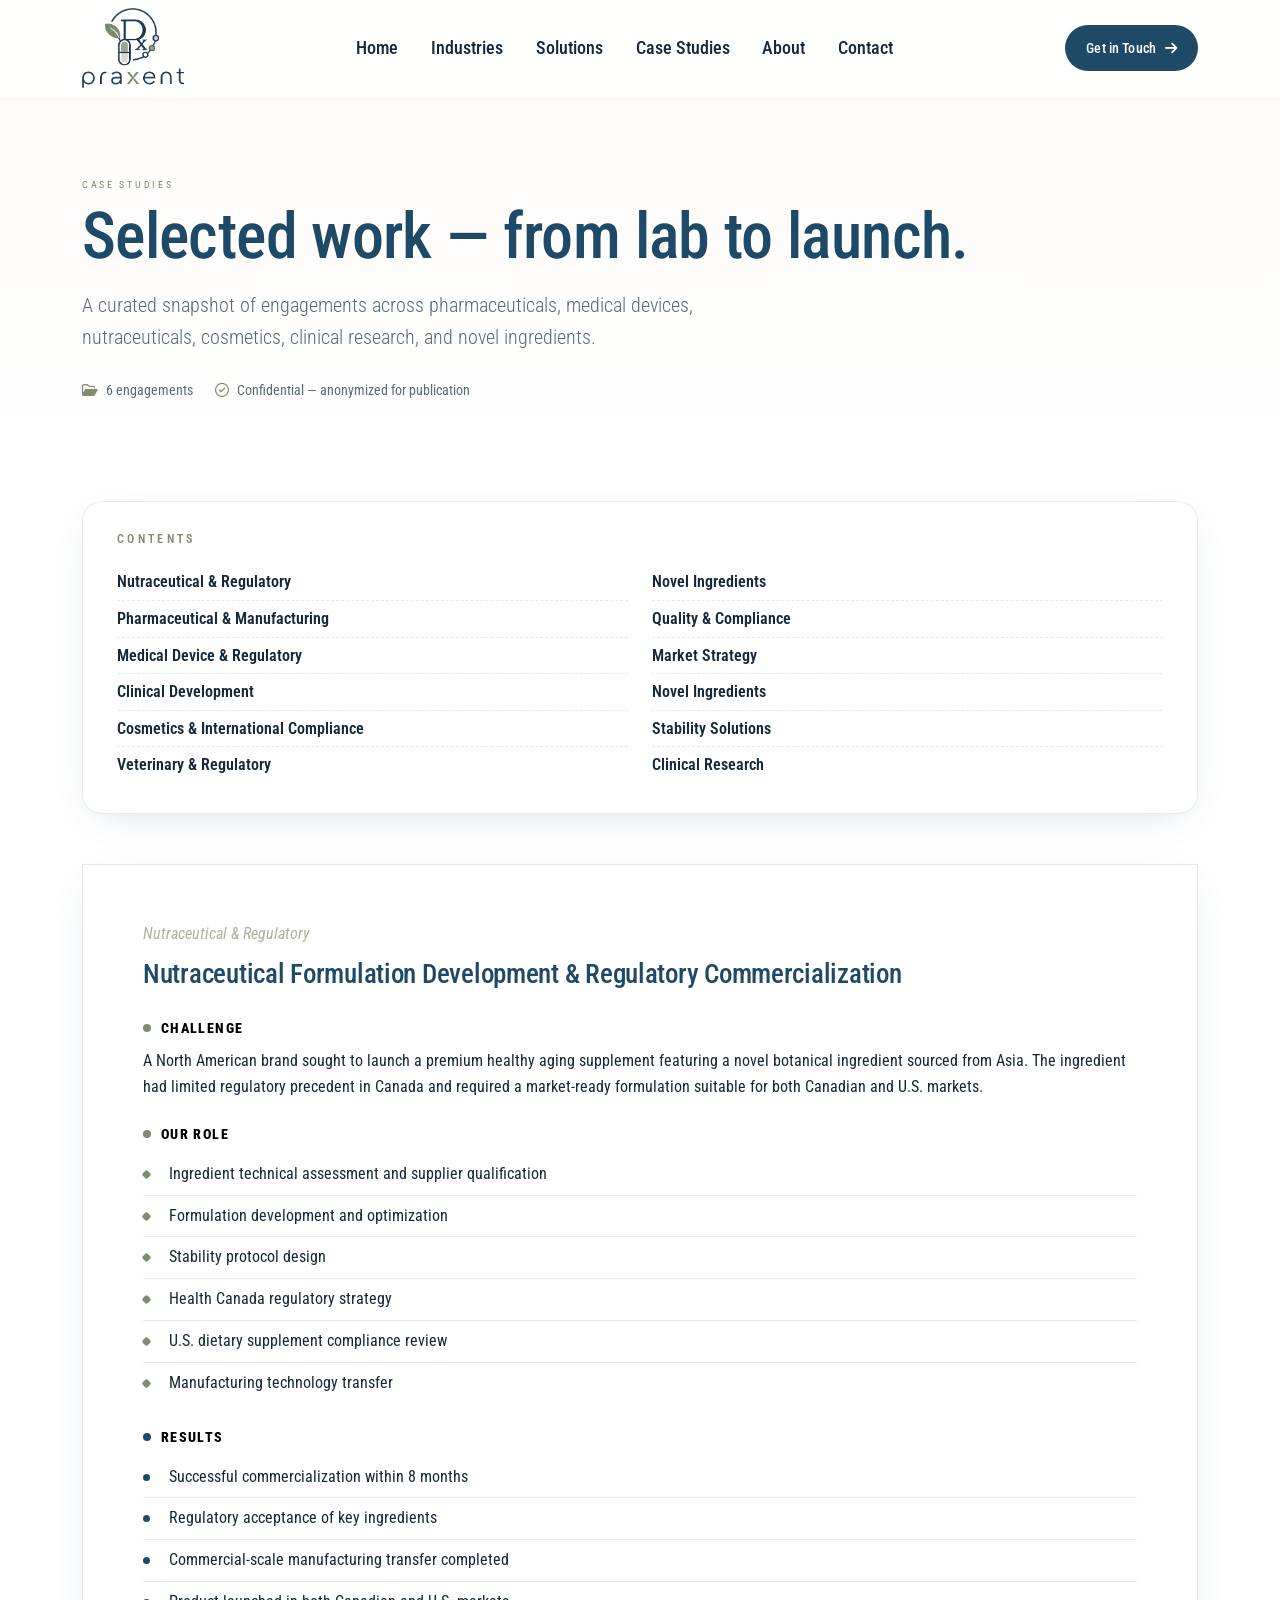
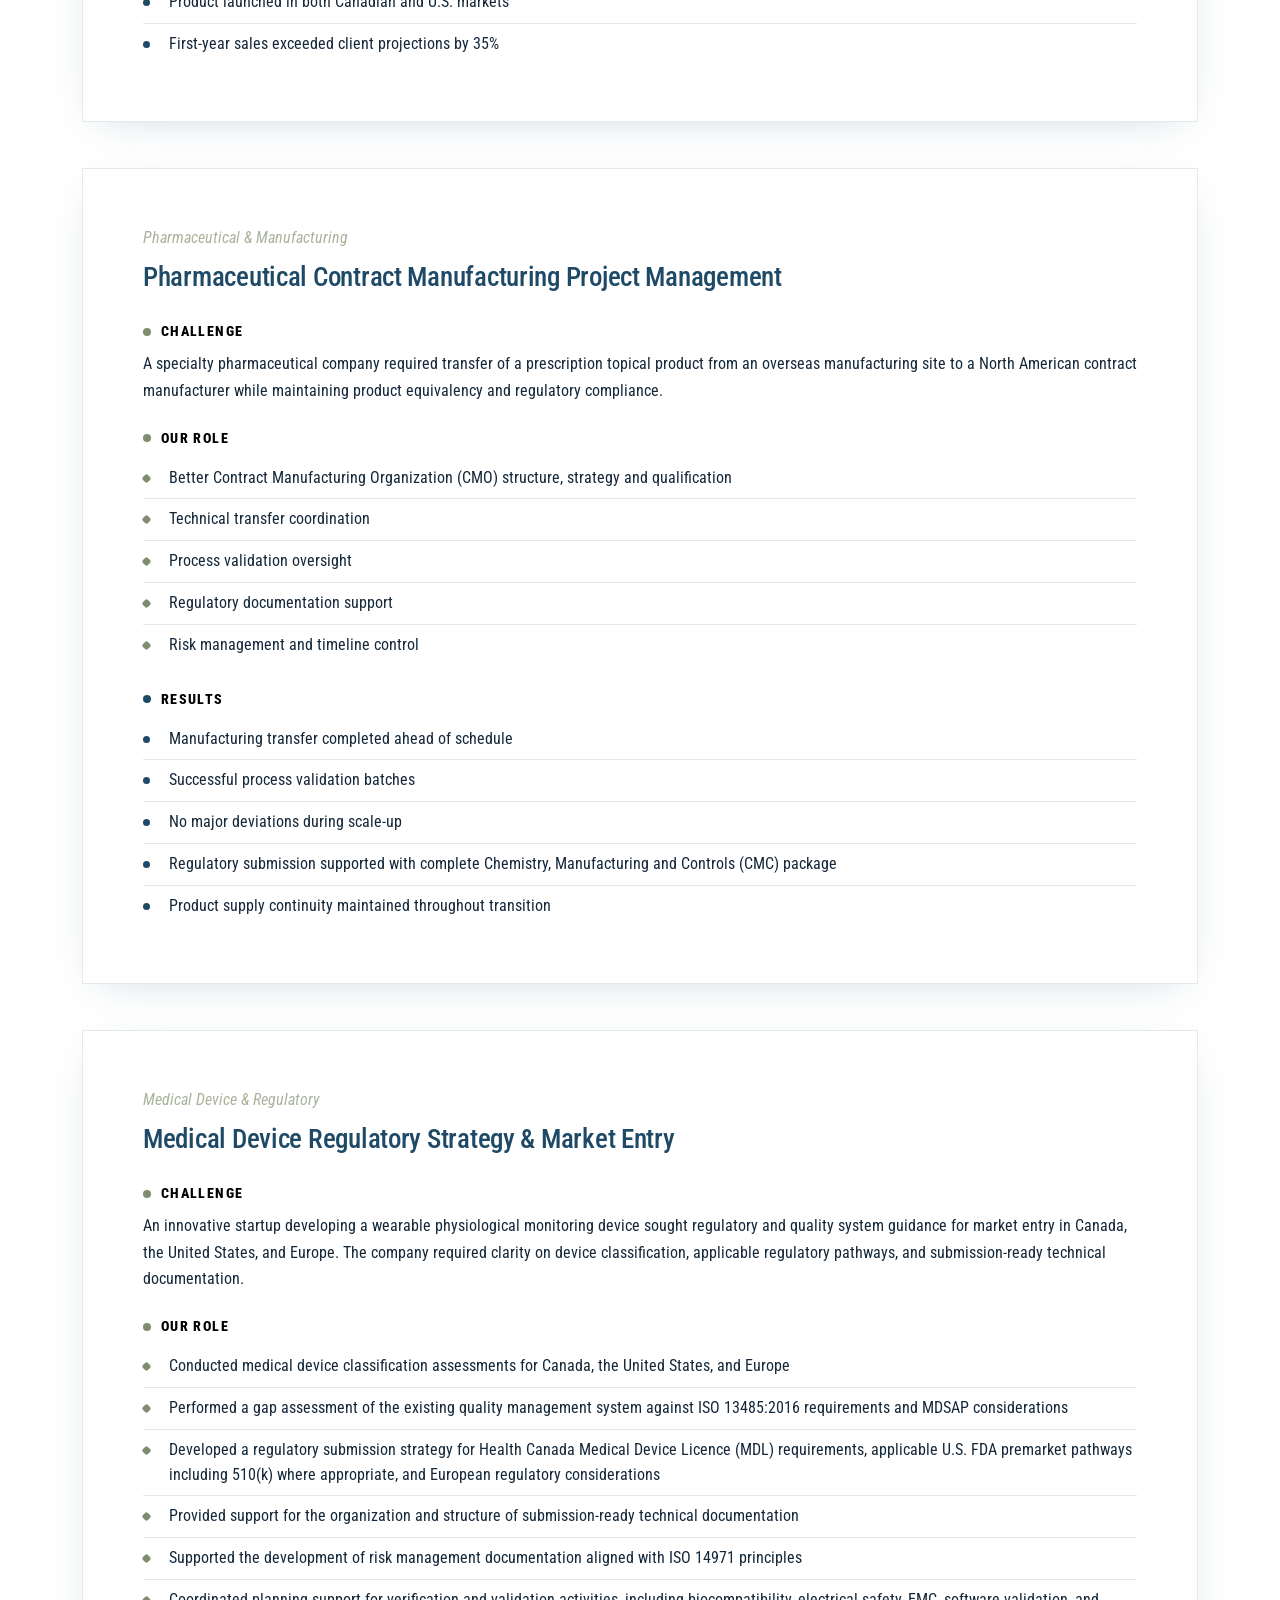
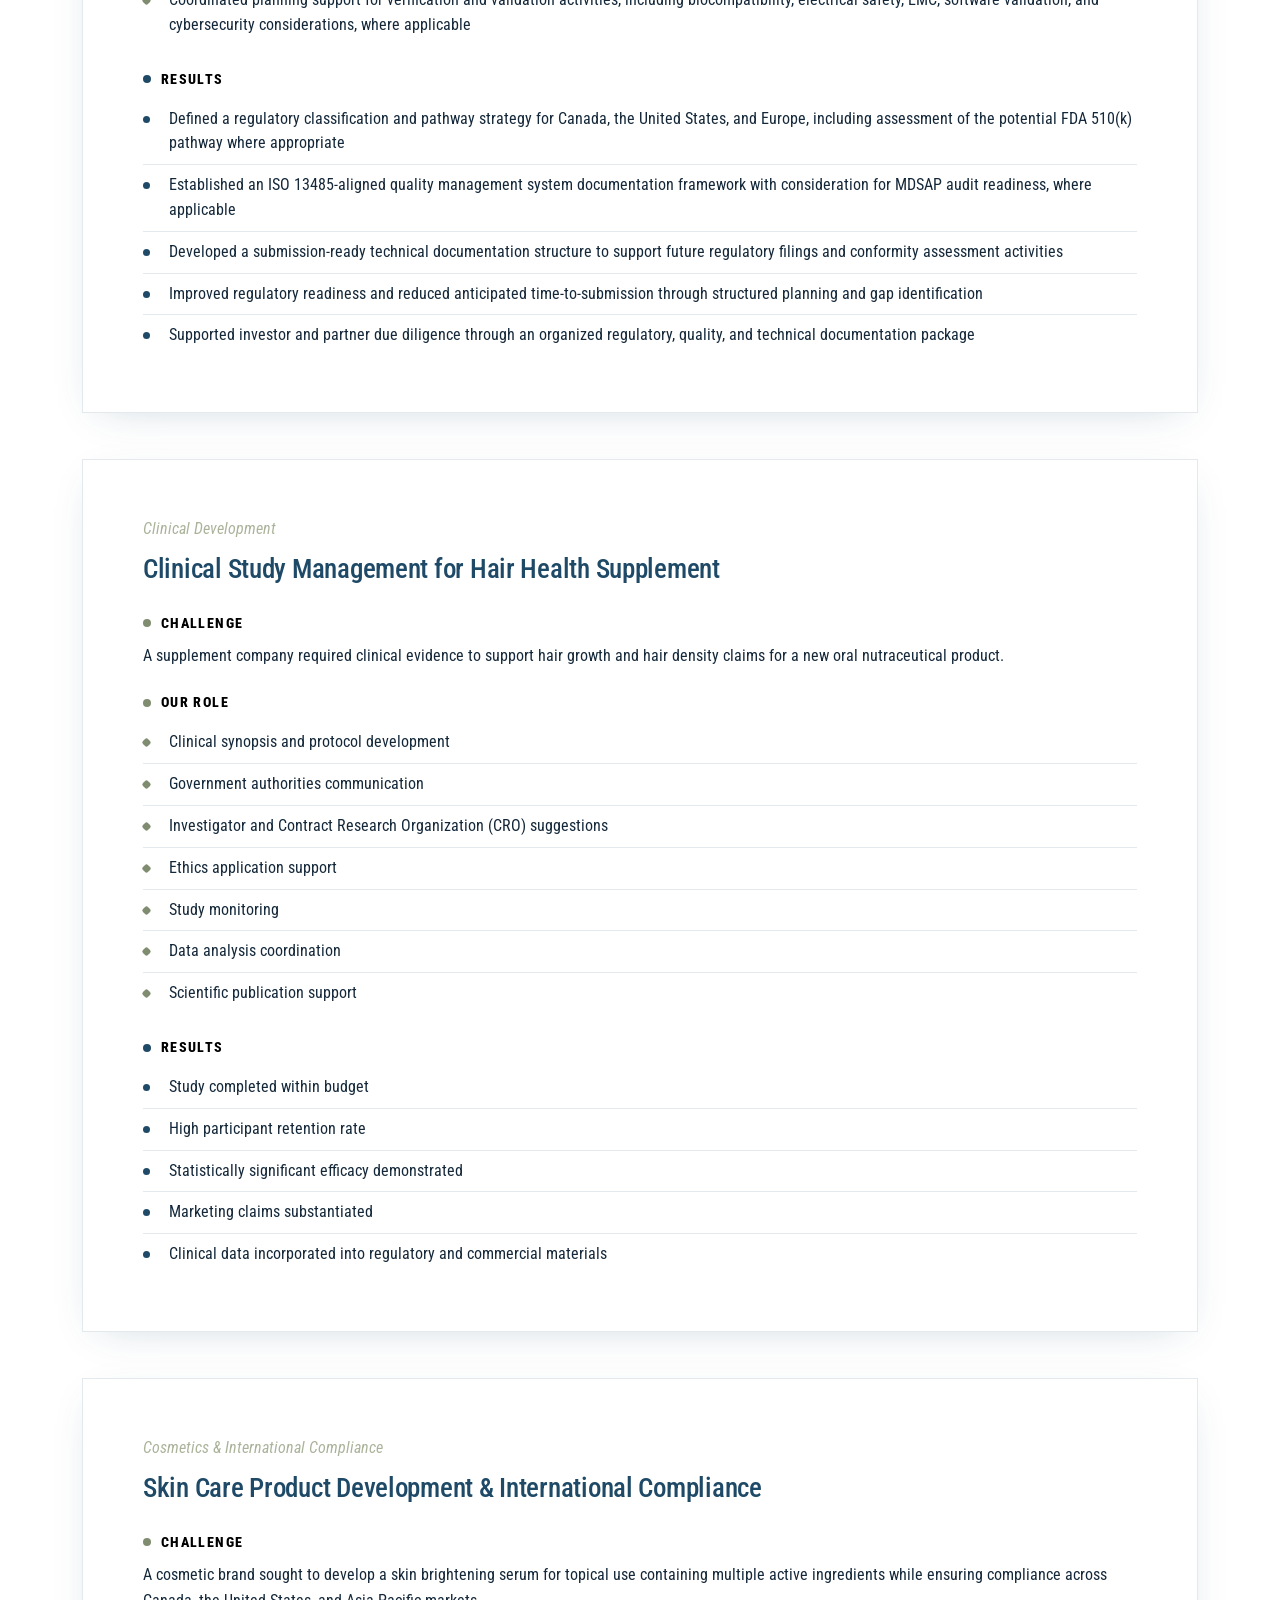
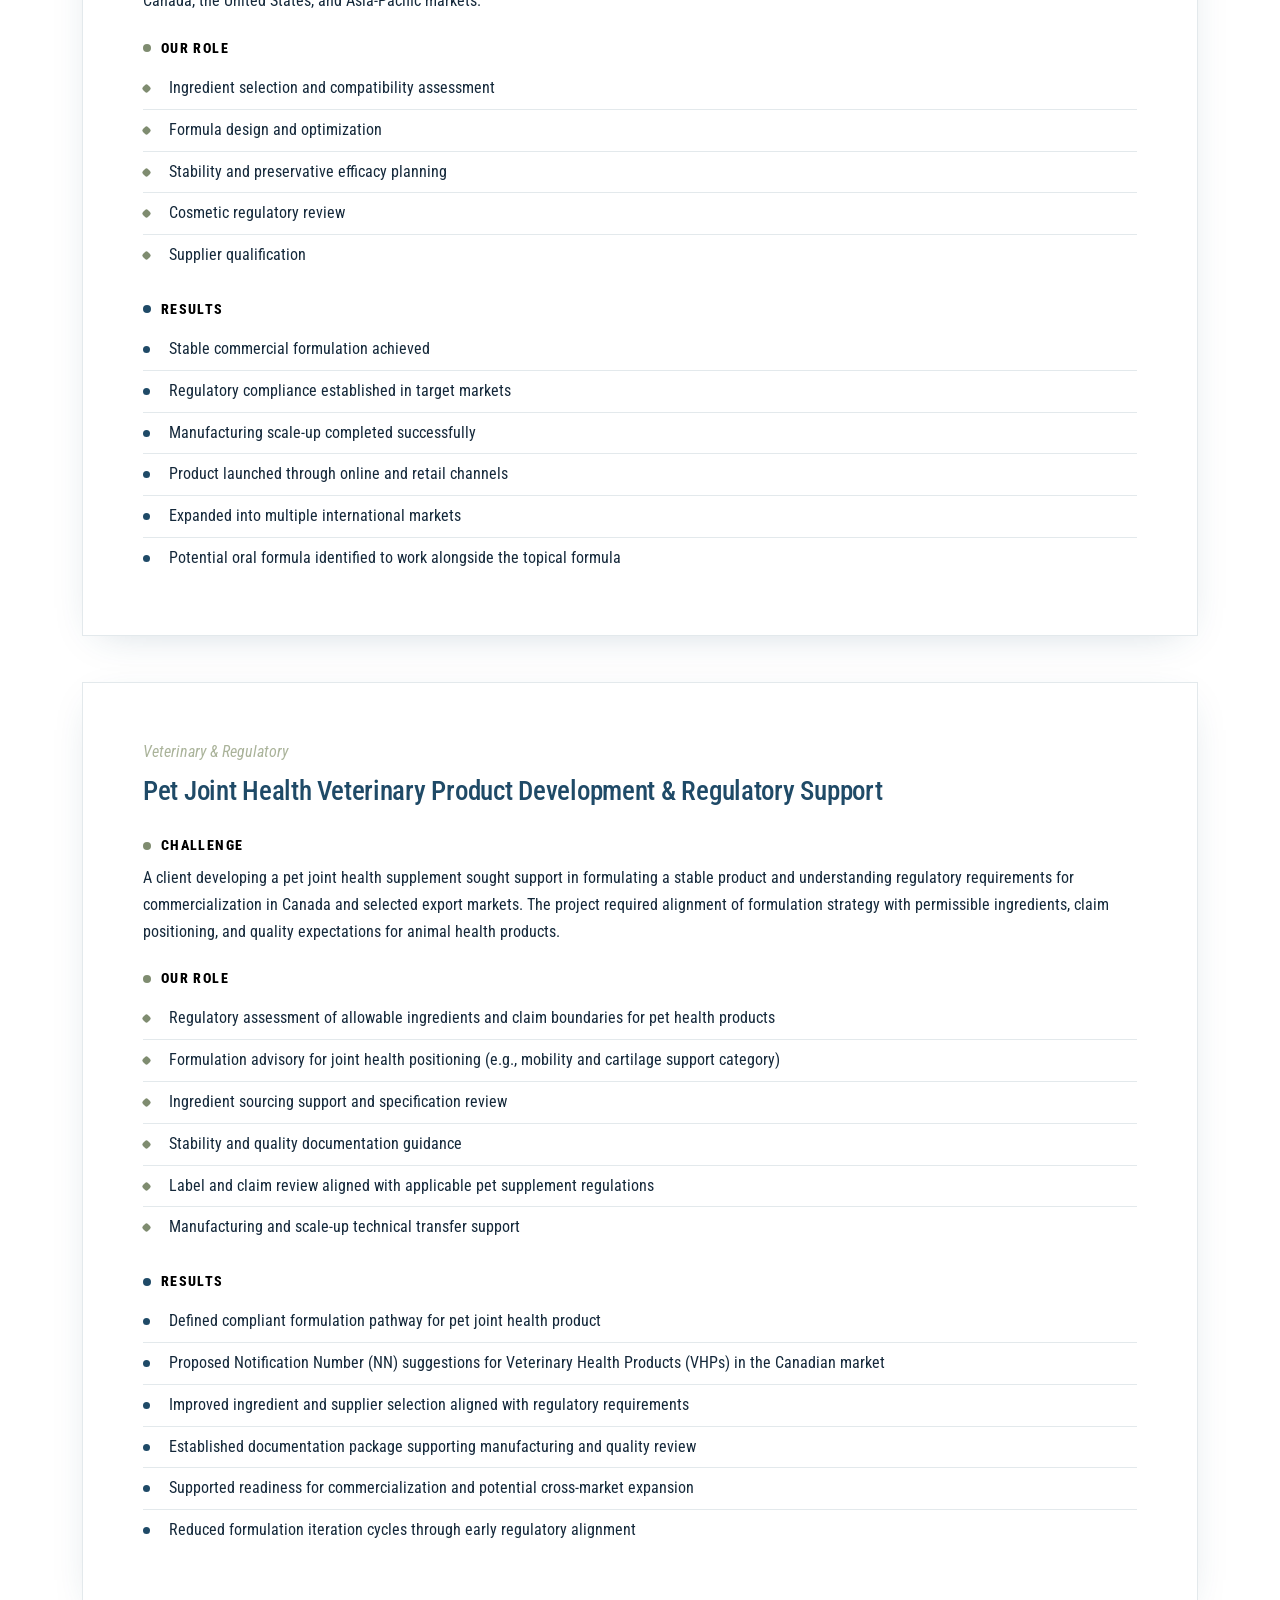
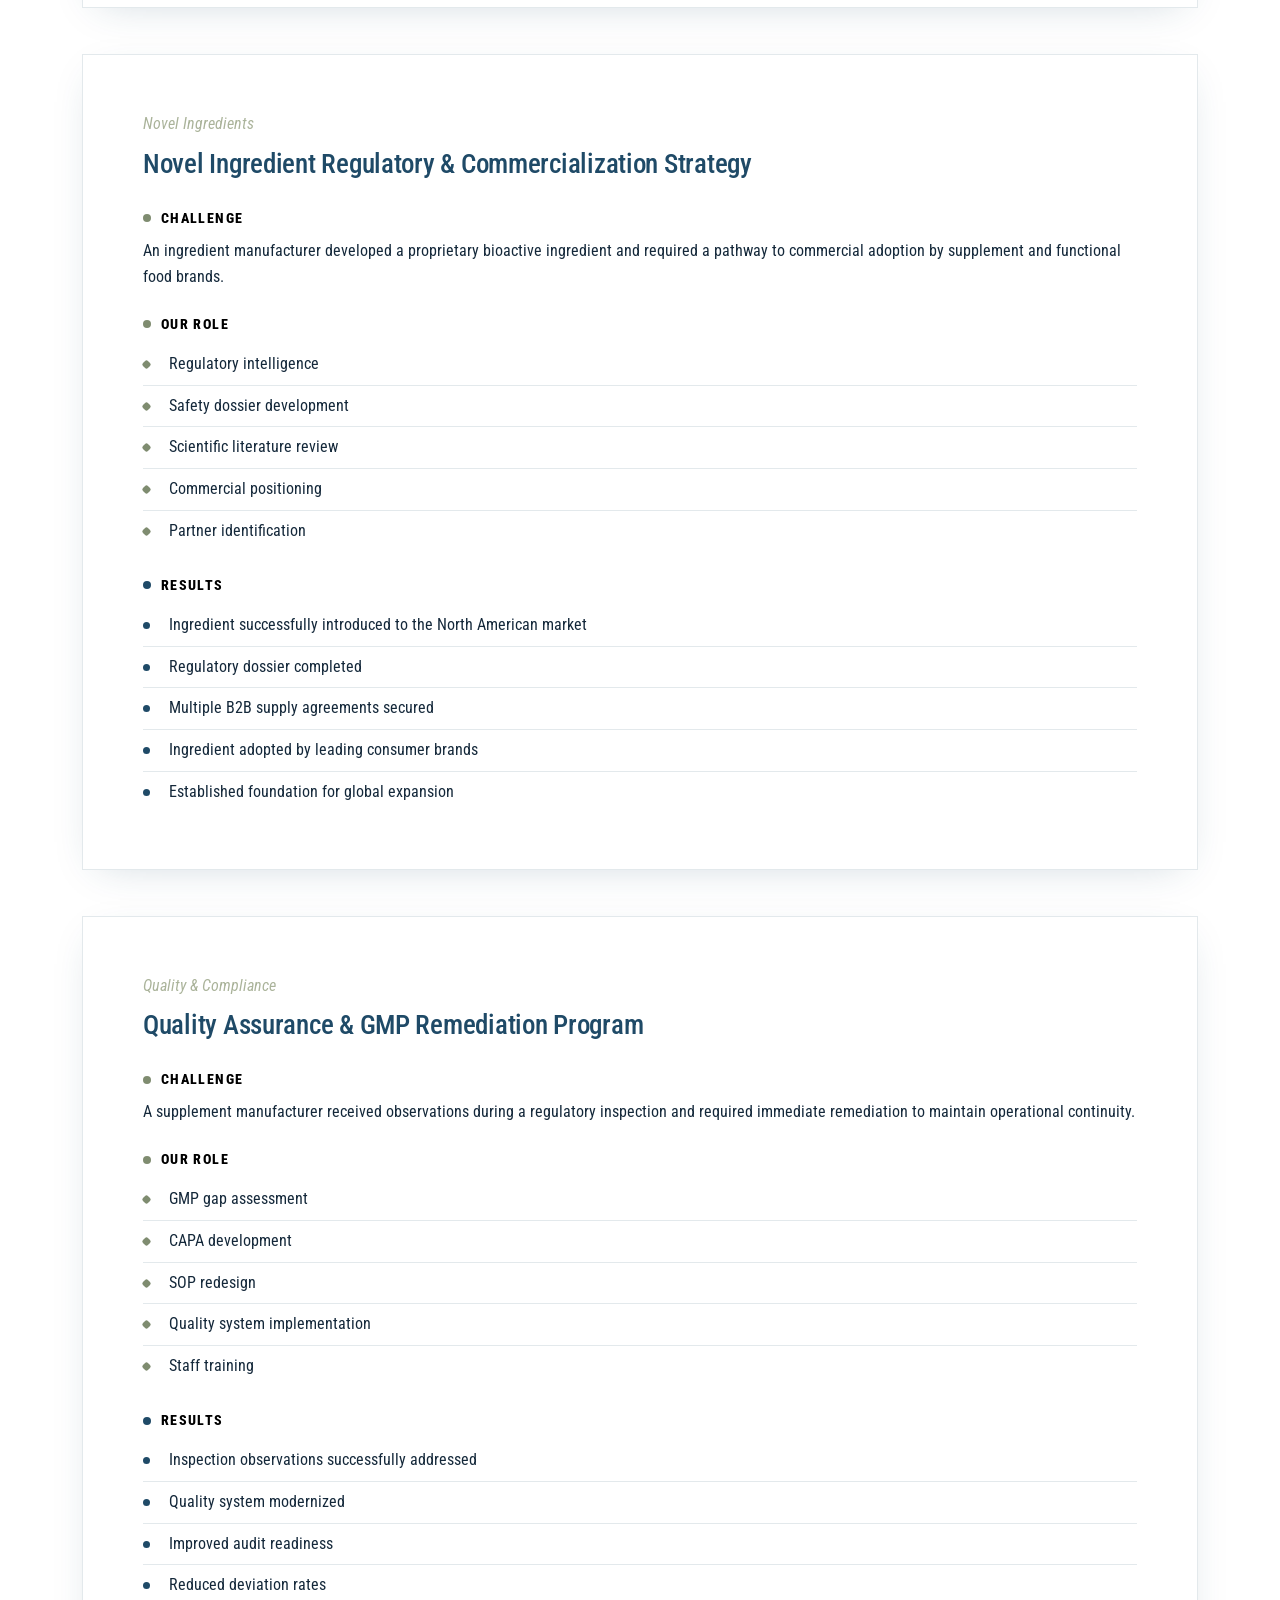
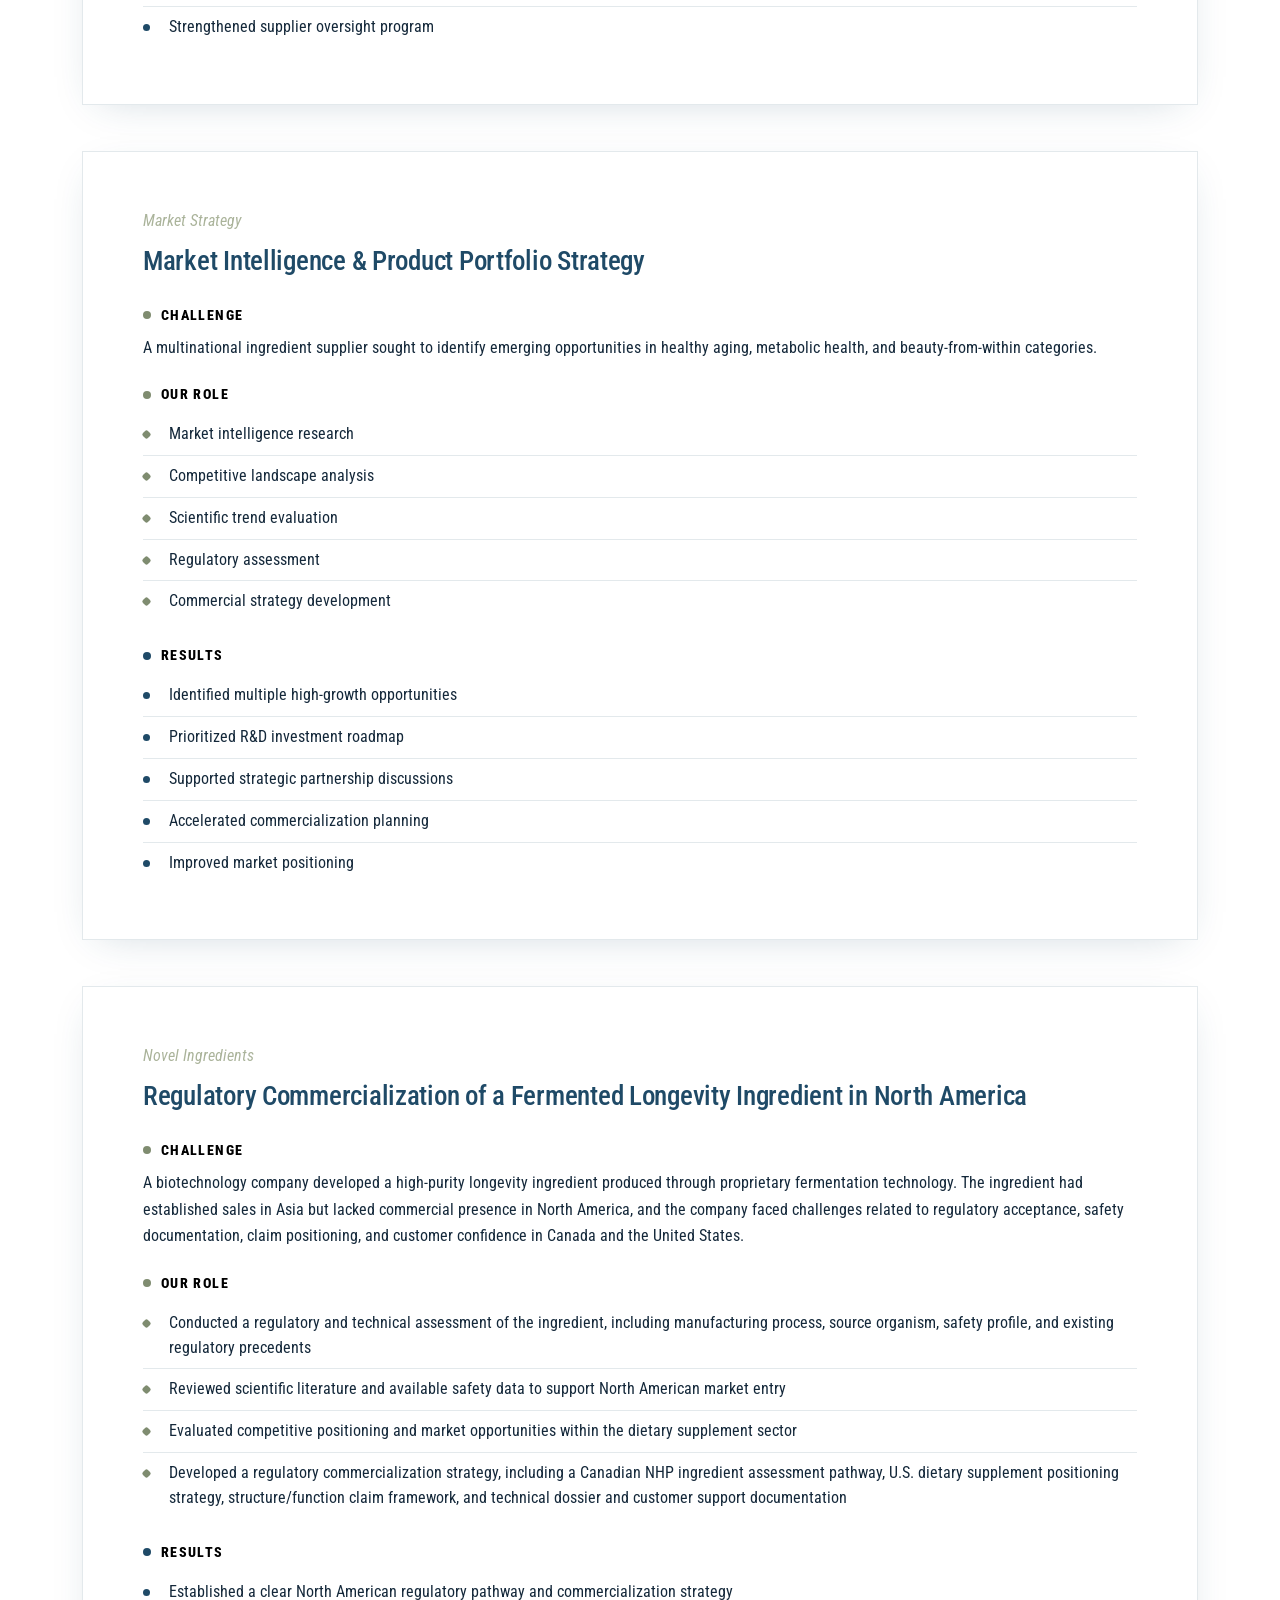
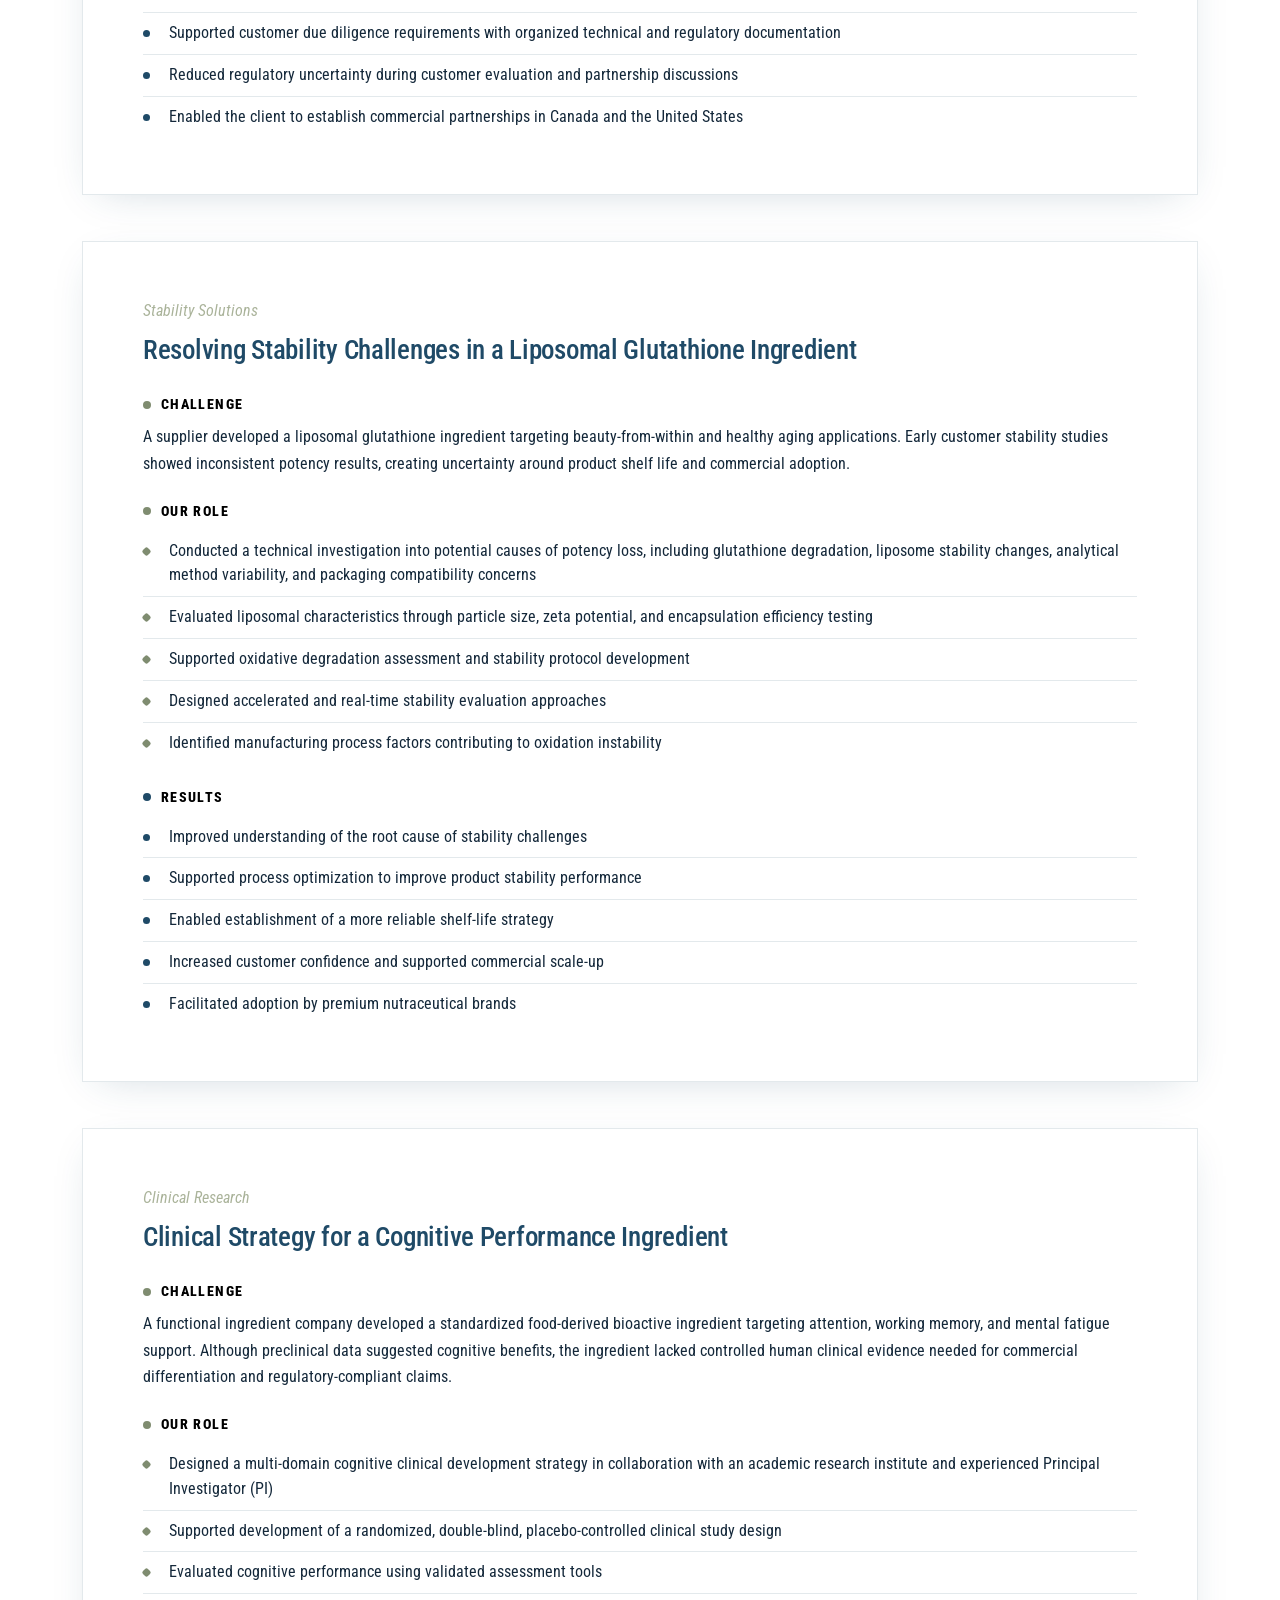
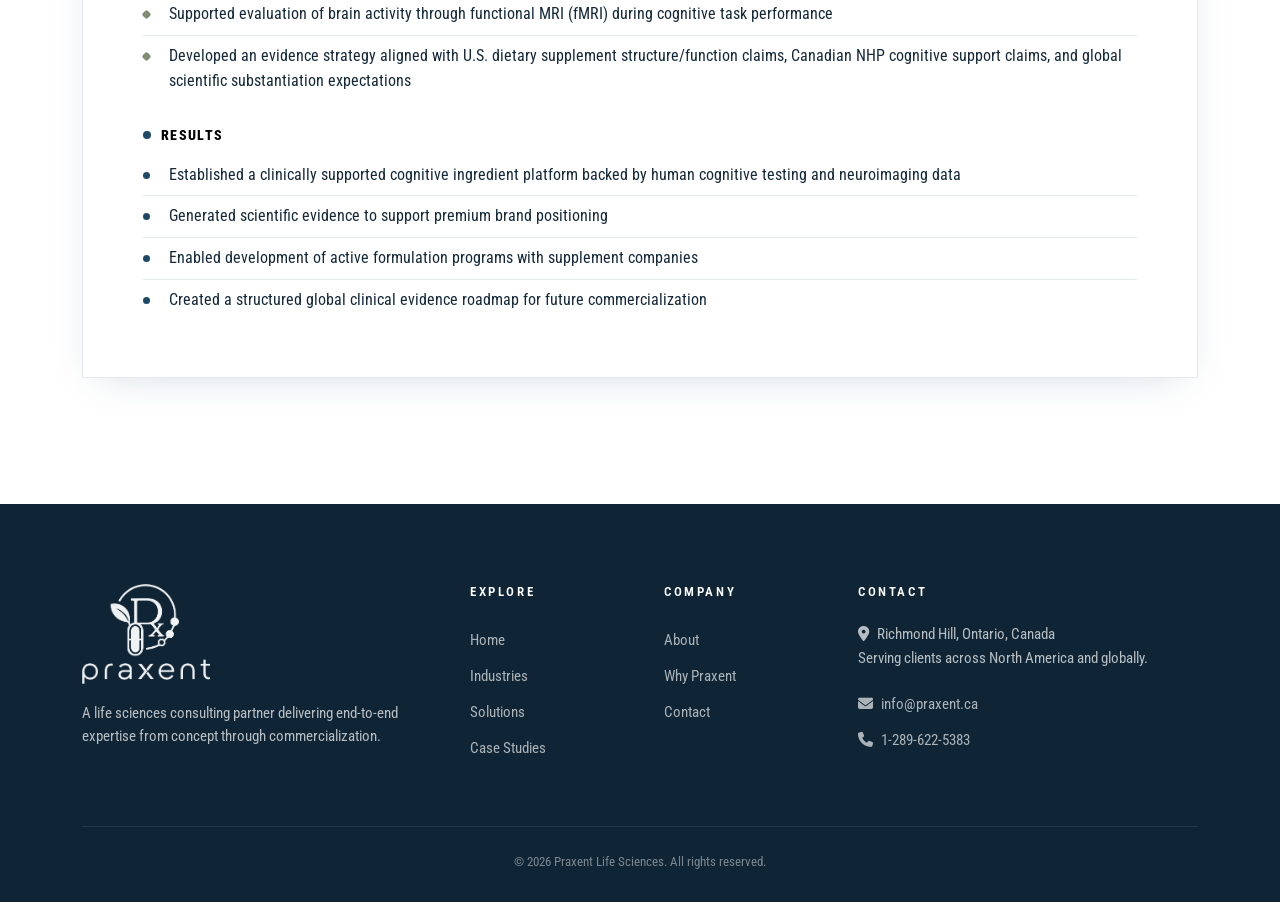
==== case-studies.html @ 6565dd1f "site upload" ====
<!doctype html>
<html lang="en">

<head>
  <meta charset="utf-8" />
  <meta name="viewport" content="width=device-width, initial-scale=1" />
  <title>Case Studies — Praxent Life Sciences</title>
  <!------------ Basic seo meta tags-------->
  <meta name="description"
    content="Selected case studies across nutraceuticals, pharma, medical devices, cosmetics, clinical, veterinary and novel ingredients." />
  <meta property="og:title" content="Case Studies — Praxent Life Sciences" />
  <meta property="og:description" content="Selected consulting engagements from concept through commercialization." />
  <link rel="icon" href="assets/logo.png" type="image/png" />

 <!-----google fonts ------>
<link rel="preconnect" href="https://fonts.googleapis.com">
<link rel="preconnect" href="https://fonts.gstatic.com" crossorigin>
<link href="https://fonts.googleapis.com/css2?family=Roboto+Condensed:ital,wght@0,100..900;1,100..900&family=Roboto:ital,wght@0,100..900;1,100..900&display=swap" rel="stylesheet">
 <!----- bootstrap css cdn----->
<link rel="stylesheet" href="https://cdn.jsdelivr.net/npm/bootstrap@5.3.3/dist/css/bootstrap.min.css" />
<link rel="stylesheet" href="https://cdnjs.cloudflare.com/ajax/libs/font-awesome/6.5.2/css/all.min.css" />
 <!-----Main css----->
<link rel="stylesheet" href="styles.css" />
</head>

<body>
 <!------------------------------ Navbar -------------------------->
<nav id="px-nav" class="px-nav">
  <div class="container d-flex align-items-center justify-content-between py-2">
    <a class="navbar-brand d-flex align-items-center" href="index.html#hero">
      <img src="assets/logo.png" alt="Praxent Life Sciences" />
    </a>
     <!------------ desktop Navbar item-------->
    <ul class="nav d-none d-lg-flex align-items-center mb-0">
      <li class="nav-item"><a class="nav-link" href="index.html#hero">Home</a></li>
      <li class="nav-item"><a class="nav-link" href="index.html#industries">Industries</a></li>
      <li class="nav-item"><a class="nav-link" href="index.html#solutions">Solutions</a></li>
      <li class="nav-item"><a class="nav-link" href="case-studies.html">Case Studies</a></li>
      <li class="nav-item"><a class="nav-link" href="index.html#about">About</a></li>
      <li class="nav-item"><a class="nav-link" href="index.html#contact">Contact</a></li>
    </ul>
    <a href="#contact" class="btn-px btn-px-primary d-none d-md-inline-flex" style="padding:.65rem 1.25rem;font-size:.88rem;">
      Get in Touch <i class="fa-solid fa-arrow-right"></i>
    </a>
    <button class="btn d-lg-none text-navy" type="button" data-bs-toggle="offcanvas" data-bs-target="#mobileNav" aria-label="Menu">
      <i class="fa-solid fa-bars fa-lg"></i>
    </button>
  </div>
</nav>

<div class="offcanvas offcanvas-end" tabindex="-1" id="mobileNav" style="max-width:320px;">
  <div class="offcanvas-header">
    <img src="assets/logo.png" alt="Praxent" style="height:40px;" />
    <button type="button" class="btn-close" data-bs-dismiss="offcanvas" aria-label="Close"></button>
  </div>
  <div class="offcanvas-body">
    <ul class="navbarr flex-column gap-2">
        <!------------ mobile Navbar item-------->
      <li class="nav-item"><a class="nav-link" href="index.html#hero">Home</a></li>
      <li class="nav-item"><a class="nav-link" href="index.html#industries">Industries</a></li>
      <li class="nav-item"><a class="nav-link" href="index.html#solutions">Solutions</a></li>
      <li class="nav-item"><a class="nav-link" href="case-studies.html">Case Studies</a></li>
      <li class="nav-item"><a class="nav-link" href="index.html#about">About</a></li>
      <li class="nav-item"><a class="nav-link" href="index.html#contact">Contact</a></li>
    </ul>
  </div>
</div>


<!----------------------------------Case Studies HERO ----------------------------------->

  <section class="cs-hero">
    <div class="container">
      <span class="section-eyebrow reveal">Case Studies</span>
      <h1 class="reveal delay-1" style="font-size:clamp(2.4rem,5vw,4rem);max-width:900px;">Selected work — from lab to
        launch.</h1>
      <p class="lead reveal delay-2" style="color:var(--muted);max-width:720px;margin-top:16px;">A curated snapshot of
        engagements across pharmaceuticals, medical devices, nutraceuticals, cosmetics, clinical research, and novel
        ingredients.</p>
      <div class="cs-meta reveal delay-3">
        <span><i class="fa-regular fa-folder-open"></i> 6 engagements</span>
        <span><i class="fa-regular fa-circle-check"></i> Confidential — anonymized for publication</span>
      </div>
    </div>
  </section>


<!-- Scroll To Top -->
<button id="scrollTopBtn" aria-label="Scroll to top">
    <i class="fas fa-arrow-up"></i>
</button>



<!----------------------------------table conteent ----------------------------------->
  <section style="padding-top:20px;">
    <div class="container cs-doc">
          <div class="cs-toc">
            <h6>Contents</h6>
            <div class="row">
              <div class="col-md-6">
               <ol>
              <li class="reveal delay-1"><a href="#case-1"><span class="toc-title fw-semibold">Nutraceutical &amp; Regulatory</span></a></li>
              <li class="reveal delay-2"><a href="#case-2"><span class="toc-title fw-semibold">Pharmaceutical & Manufacturing</span></a></li>
              <li class="reveal delay-3"><a href="#case-3"><span class="toc-title fw-semibold">Medical Device & Regulatory</span></a></li>
              <li class="reveal delay-1"><a href="#case-4"><span class="toc-title fw-semibold">Clinical Development</span></a></li>
              <li class="reveal delay-2"><a href="#case-5"><span class="toc-title fw-semibold">Cosmetics & International Compliance</span></a></li>
              <li class="reveal delay-3"><a href="#case-6"><span class="toc-title fw-semibold border-dotted-bottom">Veterinary & Regulatory</span></a></li>
              </ol>
              </div>
              <div class="col-md-6">
            <ol>
             <li class="reveal delay-1"><a href="#case-7"><span class="toc-title fw-semibold">Novel Ingredients</span></a></li>
              <li class="reveal delay-2"><a href="#case-8"><span class="toc-title fw-semibold">Quality & Compliance</span></a></li>
              <li class="reveal delay-3"><a href="#case-9"><span class="toc-title fw-semibold">Market Strategy</span></a></li>
              <li class="reveal delay-1"><a href="#case-10"><span class="toc-title fw-semibold">Novel Ingredients</span></a></li>
              <li class="reveal delay-2"><a href="#case-11"><span class="toc-title fw-semibold">Stability Solutions</span></a></li>
              <li class="reveal delay-3"><a href="#case-12"><span class="toc-title fw-semibold">Clinical Research</span></a></li>
            </ol>
              </div>
            </div>
          </div>




      <!-- ============ CASE STUDY LIST ============ -->

          <!-- 1 -->
          <article class="cs-doc-card reveal" data-category="nutraceutical" id="case-1">
            <span class="cs-index">Nutraceutical &amp; Regulatory</span>
            <h3>Nutraceutical Formulation Development &amp; Regulatory Commercialization</h3>

            <div class="cs-block">
              <h5><span class="dot"></span>Challenge</h5>
              <p>A North American brand sought to launch a premium healthy aging supplement featuring a novel botanical
                ingredient sourced from Asia. The ingredient had limited regulatory precedent in Canada and required a
                market-ready formulation suitable for both Canadian and U.S. markets.</p>
            </div>
            <div class="cs-block">
              <h5><span class="dot"></span>Our Role</h5>
              <ul>
                <li>Ingredient technical assessment and supplier qualification</li>
                <li>Formulation development and optimization</li>
                <li>Stability protocol design</li>
                <li>Health Canada regulatory strategy</li>
                <li>U.S. dietary supplement compliance review</li>
                <li>Manufacturing technology transfer</li>
              </ul>
            </div>
            <div class="cs-block results">
              <h5><span class="dot"></span>Results</h5>
              <ul>
                <li>Successful commercialization within 8 months</li>
                <li>Regulatory acceptance of key ingredients</li>
                <li>Commercial-scale manufacturing transfer completed</li>
                <li>Product launched in both Canadian and U.S. markets</li>
                <li>First-year sales exceeded client projections by 35%</li>
              </ul>
            </div>
          </article>

          <!-- 2 -->
          <article class="cs-doc-card reveal" data-category="pharmaceutical"  id="case-2">
            <span class="cs-index">Pharmaceutical &amp; Manufacturing</span>
            <h3>Pharmaceutical Contract Manufacturing Project Management</h3>

            <div class="cs-block">
              <h5><span class="dot"></span>Challenge</h5>
              <p>A specialty pharmaceutical company required transfer of a prescription topical product from an overseas
                manufacturing site to a North American contract manufacturer while maintaining product equivalency and
                regulatory compliance.</p>
            </div>
            <div class="cs-block">
              <h5><span class="dot"></span>Our Role</h5>
              <ul>
                <li>Better Contract Manufacturing Organization (CMO) structure, strategy and qualification</li>
                <li>Technical transfer coordination</li>
                <li>Process validation oversight</li>
                <li>Regulatory documentation support</li>
                <li>Risk management and timeline control</li>
              </ul>
            </div>
            <div class="cs-block results">
              <h5><span class="dot"></span>Results</h5>
              <ul>
                <li>Manufacturing transfer completed ahead of schedule</li>
                <li>Successful process validation batches</li>
                <li>No major deviations during scale-up</li>
                <li>Regulatory submission supported with complete Chemistry, Manufacturing and Controls (CMC) package
                </li>
                <li>Product supply continuity maintained throughout transition</li>
              </ul>
            </div>
          </article>

          <!-- 3 -->
          <article class="cs-doc-card reveal" data-category="device" id="case-3">
            <span class="cs-index">Medical Device &amp; Regulatory</span>
            <h3>Medical Device Regulatory Strategy &amp; Market Entry</h3>

            <div class="cs-block">
              <h5><span class="dot"></span>Challenge</h5>
              <p>An innovative startup developing a wearable physiological monitoring device sought regulatory and
                quality system guidance for market entry in Canada, the United States, and Europe. The company required
                clarity on device classification, applicable regulatory pathways, and submission-ready technical
                documentation.</p>
            </div>
            <div class="cs-block">
              <h5><span class="dot"></span>Our Role</h5>
              <ul>
                <li>Conducted medical device classification assessments for Canada, the United States, and Europe</li>
                <li>Performed a gap assessment of the existing quality management system against ISO 13485:2016
                  requirements and MDSAP considerations</li>
                <li>Developed a regulatory submission strategy for Health Canada Medical Device Licence (MDL)
                  requirements, applicable U.S. FDA premarket pathways including 510(k) where appropriate, and European
                  regulatory considerations</li>
                <li>Provided support for the organization and structure of submission-ready technical documentation</li>
                <li>Supported the development of risk management documentation aligned with ISO 14971 principles</li>
                <li>Coordinated planning support for verification and validation activities, including biocompatibility,
                  electrical safety, EMC, software validation, and cybersecurity considerations, where applicable</li>
              </ul>
            </div>
            <div class="cs-block results">
              <h5><span class="dot"></span>Results</h5>
              <ul>
                <li>Defined a regulatory classification and pathway strategy for Canada, the United States, and Europe,
                  including assessment of the potential FDA 510(k) pathway where appropriate</li>
                <li>Established an ISO 13485-aligned quality management system documentation framework with
                  consideration for MDSAP audit readiness, where applicable</li>
                <li>Developed a submission-ready technical documentation structure to support future regulatory filings
                  and conformity assessment activities</li>
                <li>Improved regulatory readiness and reduced anticipated time-to-submission through structured planning
                  and gap identification</li>
                <li>Supported investor and partner due diligence through an organized regulatory, quality, and technical
                  documentation package</li>
              </ul>
            </div>
          </article>

          <!-- 4 -->
          <article class="cs-doc-card" data-category="clinical" id="case-4">
            <span class="cs-index">Clinical Development</span>
            <h3>Clinical Study Management for Hair Health Supplement</h3>

            <div class="cs-block">
              <h5><span class="dot"></span>Challenge</h5>
              <p>A supplement company required clinical evidence to support hair growth and hair density claims for a
                new oral nutraceutical product.</p>
            </div>
            <div class="cs-block">
              <h5><span class="dot"></span>Our Role</h5>
              <ul>
                <li>Clinical synopsis and protocol development</li>
                <li>Government authorities communication</li>
                <li>Investigator and Contract Research Organization (CRO) suggestions</li>
                <li>Ethics application support</li>
                <li>Study monitoring</li>
                <li>Data analysis coordination</li>
                <li>Scientific publication support</li>
              </ul>
            </div>
            <div class="cs-block results">
              <h5><span class="dot"></span>Results</h5>
              <ul>
                <li>Study completed within budget</li>
                <li>High participant retention rate</li>
                <li>Statistically significant efficacy demonstrated</li>
                <li>Marketing claims substantiated</li>
                <li>Clinical data incorporated into regulatory and commercial materials</li>
              </ul>
            </div>
          </article>

          <!-- 5 -->
          <article class="cs-doc-card reveal" data-category="cosmetic" id="case-5">
            <span class="cs-index">Cosmetics &amp; International Compliance</span>
            <h3>Skin Care Product Development &amp; International Compliance</h3>

            <div class="cs-block">
              <h5><span class="dot"></span>Challenge</h5>
              <p>A cosmetic brand sought to develop a skin brightening serum for topical use containing multiple active
                ingredients while ensuring compliance across Canada, the United States, and Asia-Pacific markets.</p>
            </div>
            <div class="cs-block">
              <h5><span class="dot"></span>Our Role</h5>
              <ul>
                <li>Ingredient selection and compatibility assessment</li>
                <li>Formula design and optimization</li>
                <li>Stability and preservative efficacy planning</li>
                <li>Cosmetic regulatory review</li>
                <li>Supplier qualification</li>
              </ul>
            </div>
            <div class="cs-block results">
              <h5><span class="dot"></span>Results</h5>
              <ul>
                <li>Stable commercial formulation achieved</li>
                <li>Regulatory compliance established in target markets</li>
                <li>Manufacturing scale-up completed successfully</li>
                <li>Product launched through online and retail channels</li>
                <li>Expanded into multiple international markets</li>
                <li>Potential oral formula identified to work alongside the topical formula</li>
              </ul>
            </div>
          </article>

          <!-- 6 -->
          <article class="cs-doc-card reveal" data-category="veterinary" id="case-6">
            <span class="cs-index">Veterinary &amp; Regulatory</span>
            <h3>Pet Joint Health Veterinary Product Development &amp; Regulatory Support</h3>

            <div class="cs-block">
              <h5><span class="dot"></span>Challenge</h5>
              <p>A client developing a pet joint health supplement sought support in formulating a stable product and
                understanding regulatory requirements for commercialization in Canada and selected export markets. The
                project required alignment of formulation strategy with permissible ingredients, claim positioning, and
                quality expectations for animal health products.</p>
            </div>
            <div class="cs-block">
              <h5><span class="dot"></span>Our Role</h5>
              <ul>
                <li>Regulatory assessment of allowable ingredients and claim boundaries for pet health products</li>
                <li>Formulation advisory for joint health positioning (e.g., mobility and cartilage support category)
                </li>
                <li>Ingredient sourcing support and specification review</li>
                <li>Stability and quality documentation guidance</li>
                <li>Label and claim review aligned with applicable pet supplement regulations</li>
                <li>Manufacturing and scale-up technical transfer support</li>
              </ul>
            </div>
            <div class="cs-block results">
              <h5><span class="dot"></span>Results</h5>
              <ul>
                <li>Defined compliant formulation pathway for pet joint health product</li>
                <li>Proposed Notification Number (NN) suggestions for Veterinary Health Products (VHPs) in the Canadian
                  market</li>
                <li>Improved ingredient and supplier selection aligned with regulatory requirements</li>
                <li>Established documentation package supporting manufacturing and quality review</li>
                <li>Supported readiness for commercialization and potential cross-market expansion</li>
                <li>Reduced formulation iteration cycles through early regulatory alignment</li>
              </ul>
            </div>
          </article>

          <!-- 7 -->
          <article class="cs-doc-card reveal" data-category="ingredient" id="case-7">
            <span class="cs-index">Novel Ingredients</span>
            <h3>Novel Ingredient Regulatory &amp; Commercialization Strategy</h3>

            <div class="cs-block">
              <h5><span class="dot"></span>Challenge</h5>
              <p>An ingredient manufacturer developed a proprietary bioactive ingredient and required a pathway to
                commercial adoption by supplement and functional food brands.</p>
            </div>
            <div class="cs-block">
              <h5><span class="dot"></span>Our Role</h5>
              <ul>
                <li>Regulatory intelligence</li>
                <li>Safety dossier development</li>
                <li>Scientific literature review</li>
                <li>Commercial positioning</li>
                <li>Partner identification</li>
              </ul>
            </div>
            <div class="cs-block results">
              <h5><span class="dot"></span>Results</h5>
              <ul>
                <li>Ingredient successfully introduced to the North American market</li>
                <li>Regulatory dossier completed</li>
                <li>Multiple B2B supply agreements secured</li>
                <li>Ingredient adopted by leading consumer brands</li>
                <li>Established foundation for global expansion</li>
              </ul>
            </div>
          </article>

          <!-- 8 -->
          <article class="cs-doc-card reveal" data-category="quality" id="case-8">
            <span class="cs-index">Quality &amp; Compliance</span>
            <h3>Quality Assurance &amp; GMP Remediation Program</h3>

            <div class="cs-block">
              <h5><span class="dot"></span>Challenge</h5>
              <p>A supplement manufacturer received observations during a regulatory inspection and required immediate
                remediation to maintain operational continuity.</p>
            </div>
            <div class="cs-block">
              <h5><span class="dot"></span>Our Role</h5>
              <ul>
                <li>GMP gap assessment</li>
                <li>CAPA development</li>
                <li>SOP redesign</li>
                <li>Quality system implementation</li>
                <li>Staff training</li>
              </ul>
            </div>
            <div class="cs-block results">
              <h5><span class="dot"></span>Results</h5>
              <ul>
                <li>Inspection observations successfully addressed</li>
                <li>Quality system modernized</li>
                <li>Improved audit readiness</li>
                <li>Reduced deviation rates</li>
                <li>Strengthened supplier oversight program</li>
              </ul>
            </div>
          </article>

          <!-- 9 -->
          <article class="cs-doc-card reveal" data-category="strategy" id="case-9">
            <span class="cs-index">Market Strategy</span>
            <h3>Market Intelligence &amp; Product Portfolio Strategy</h3>

            <div class="cs-block">
              <h5><span class="dot"></span>Challenge</h5>
              <p>A multinational ingredient supplier sought to identify emerging opportunities in healthy aging,
                metabolic health, and beauty-from-within categories.</p>
            </div>
            <div class="cs-block">
              <h5><span class="dot"></span>Our Role</h5>
              <ul>
                <li>Market intelligence research</li>
                <li>Competitive landscape analysis</li>
                <li>Scientific trend evaluation</li>
                <li>Regulatory assessment</li>
                <li>Commercial strategy development</li>
              </ul>
            </div>
            <div class="cs-block results">
              <h5><span class="dot"></span>Results</h5>
              <ul>
                <li>Identified multiple high-growth opportunities</li>
                <li>Prioritized R&amp;D investment roadmap</li>
                <li>Supported strategic partnership discussions</li>
                <li>Accelerated commercialization planning</li>
                <li>Improved market positioning</li>
              </ul>
            </div>
          </article>

          <!-- 10 -->
          <article class="cs-doc-card reveal" data-category="ingredient" id="case-10">
            <span class="cs-index">Novel Ingredients</span>
            <h3>Regulatory Commercialization of a Fermented Longevity Ingredient in North America</h3>

            <div class="cs-block">
              <h5><span class="dot"></span>Challenge</h5>
              <p>A biotechnology company developed a high-purity longevity ingredient produced through proprietary
                fermentation technology. The ingredient had established sales in Asia but lacked commercial presence in
                North America, and the company faced challenges related to regulatory acceptance, safety documentation,
                claim positioning, and customer confidence in Canada and the United States.</p>
            </div>
            <div class="cs-block">
              <h5><span class="dot"></span>Our Role</h5>
              <ul>
                <li>Conducted a regulatory and technical assessment of the ingredient, including manufacturing process,
                  source organism, safety profile, and existing regulatory precedents</li>
                <li>Reviewed scientific literature and available safety data to support North American market entry</li>
                <li>Evaluated competitive positioning and market opportunities within the dietary supplement sector</li>
                <li>Developed a regulatory commercialization strategy, including a Canadian NHP ingredient assessment
                  pathway, U.S. dietary supplement positioning strategy, structure/function claim framework, and
                  technical dossier and customer support documentation</li>
              </ul>
            </div>
            <div class="cs-block results">
              <h5><span class="dot"></span>Results</h5>
              <ul>
                <li>Established a clear North American regulatory pathway and commercialization strategy</li>
                <li>Supported customer due diligence requirements with organized technical and regulatory documentation
                </li>
                <li>Reduced regulatory uncertainty during customer evaluation and partnership discussions</li>
                <li>Enabled the client to establish commercial partnerships in Canada and the United States</li>
              </ul>
            </div>
          </article>
          <!-- 11 -->
          <article class="cs-doc-card reveal" data-category="ingredient" id="case-11">
            <span class="cs-index">Stability Solutions</span>
            <h3>Resolving Stability Challenges in a Liposomal Glutathione Ingredient</h3>

            <div class="cs-block">
              <h5><span class="dot"></span>Challenge</h5>
              <p>A supplier developed a liposomal glutathione ingredient targeting beauty-from-within and healthy aging
                applications. Early customer stability studies showed inconsistent potency results, creating uncertainty
                around product shelf life and commercial adoption.</p>
            </div>
            <div class="cs-block">
              <h5><span class="dot"></span>Our Role</h5>
              <ul>
                <li>Conducted a technical investigation into potential causes of potency loss, including glutathione
                  degradation, liposome stability changes, analytical method variability, and packaging compatibility
                  concerns</li>
                <li>Evaluated liposomal characteristics through particle size, zeta potential, and encapsulation
                  efficiency testing</li>
                <li>Supported oxidative degradation assessment and stability protocol development</li>
                <li>Designed accelerated and real-time stability evaluation approaches</li>
                <li>Identified manufacturing process factors contributing to oxidation instability</li>
              </ul>
            </div>
            <div class="cs-block results">
              <h5><span class="dot"></span>Results</h5>
              <ul>
                <li>Improved understanding of the root cause of stability challenges</li>
                <li>Supported process optimization to improve product stability performance</li>
                <li>Enabled establishment of a more reliable shelf-life strategy</li>
                <li>Increased customer confidence and supported commercial scale-up</li>
                <li>Facilitated adoption by premium nutraceutical brands</li>
              </ul>
            </div>
          </article>

          <!-- 12 -->
          <article class="cs-doc-card reveal" data-category="clinical" id="case-12">
            <span class="cs-index">Clinical Research</span>
            <h3>Clinical Strategy for a Cognitive Performance Ingredient</h3>

            <div class="cs-block">
              <h5><span class="dot"></span>Challenge</h5>
              <p>A functional ingredient company developed a standardized food-derived bioactive ingredient targeting
                attention, working memory, and mental fatigue support. Although preclinical data suggested cognitive
                benefits, the ingredient lacked controlled human clinical evidence needed for commercial differentiation
                and regulatory-compliant claims.</p>
            </div>
            <div class="cs-block">
              <h5><span class="dot"></span>Our Role</h5>
              <ul>
                <li>Designed a multi-domain cognitive clinical development strategy in collaboration with an academic
                  research institute and experienced Principal Investigator (PI)</li>
                <li>Supported development of a randomized, double-blind, placebo-controlled clinical study design</li>
                <li>Evaluated cognitive performance using validated assessment tools</li>
                <li>Supported evaluation of brain activity through functional MRI (fMRI) during cognitive task
                  performance</li>
                <li>Developed an evidence strategy aligned with U.S. dietary supplement structure/function claims,
                  Canadian NHP cognitive support claims, and global scientific substantiation expectations</li>
              </ul>
            </div>
            <div class="cs-block results">
              <h5><span class="dot"></span>Results</h5>
              <ul>
                <li>Established a clinically supported cognitive ingredient platform backed by human cognitive testing
                  and neuroimaging data</li>
                <li>Generated scientific evidence to support premium brand positioning</li>
                <li>Enabled development of active formulation programs with supplement companies</li>
                <li>Created a structured global clinical evidence roadmap for future commercialization</li>
              </ul>
            </div>
          </article>



        </div>



    </div>
  </section>

<!--------------------------------- FOOTER ----------------------------->
<footer class="footer">
  <div class="container">
    <div class="row g-5">
      <div class="col-lg-4 brand-block">
        <img src="assets/logo.png" alt="Praxent Life Sciences" />
        <p>A life sciences consulting partner delivering end-to-end expertise from concept through commercialization.</p>
      </div>
      <div class="col-6 col-lg-2">
        <h6>Explore</h6>
        <a href="index.html#hero">Home</a>
        <a href="index.html#industries">Industries</a>
        <a href="index.html#solutions">Solutions</a>
        <a href="case-studies.html">Case Studies</a>
      </div>
      <div class="col-6 col-lg-2">
        <h6>Company</h6>
        <a href="index.html#about">About</a>
        <a href="index.html#why">Why Praxent</a>
        <a href="index.html#contact">Contact</a>
      </div>
      <div class="col-lg-4">
        <h6>Contact</h6>
        <p style="font-size:.94rem;"><i class="fa-solid fa-location-dot pe-2"></i>Richmond Hill, Ontario, Canada<br />Serving clients across North America and globally.</p>
        <a href="mailto:info@praxent.ca"><i class="fa-solid fa-envelope pe-2"></i>info@praxent.ca</a>
        <a href="tel:12896225383"><i class="fa-solid fa-phone pe-2"></i>1-289-622-5383</a>
      </div>
    </div>
    <div class="bottom text-center">
      <span>&copy; <span data-year></span> Praxent Life Sciences. All rights reserved.</span>
      
    </div>
  </div>
</footer>


<script>
  const scrollTopBtn = document.getElementById("scrollTopBtn");

// Show button after scrolling down
window.addEventListener("scroll", () => {

    if (window.scrollY > 1500) {
        scrollTopBtn.classList.add("show");
    } else {
        scrollTopBtn.classList.remove("show");
    }

});

// Smooth scroll to top
scrollTopBtn.addEventListener("click", () => {

    window.scrollTo({
        top: 0,
        behavior: "smooth"
    });

});
</script>

  <script src="https://cdn.jsdelivr.net/npm/bootstrap@5.3.3/dist/js/bootstrap.bundle.min.js"></script>
  <script src="script.js"></script>
</body>

</html>
---- styles.css ----
/* Praxent Life Sciences — brand tokens & global styles */
:root {
  --navy: #1f4a67;
  --navy-deep: #16344a;
  --sage: #7f8c70;
  --olive: #aab39a;
  --beige: #e7dfc9;
  --beige-soft: #f9f6f07d;
  --ink: #14283a;
  --muted: #5b6b76;
  --white: #ffffff;
  --bg: #ffffff;
  --border: rgba(31, 74, 103, 0.1);
  --shadow-soft: 0 10px 40px -18px rgba(31, 74, 103, 0.25);
  --shadow-hover: 0 22px 60px -22px rgba(31, 74, 103, 0.35);
  --font-serif: "Roboto", sans-serif;
  --font-sans: "Roboto Condensed", sans-serif;
  --shadow-card: 0 10px 40px -18px rgba(31, 74, 103, 0.25);
  --line: rgba(31, 74, 103, 0.12);
}

* {
  -webkit-font-smoothing: antialiased;
  -moz-osx-font-smoothing: grayscale;
  box-sizing: border-box;
}
body,
html {
  overflow-x: hidden;
}
html {
  scroll-behavior: smooth;
  scroll-padding-top: 88px;
}

body {
  font-family: var(--font-sans);
  color: var(--ink);
  background: var(--bg);
  line-height: 1.6;
  font-weight: 400;
  margin: 0;
}

h1,
h2,
h3,
h4,
h5,
.display-serif {
  font-family: var(--font-sans);
  color: var(--navy);
  font-weight: 500;
  letter-spacing: -0.01em;
  line-height: 1.1;
}

.text-navy {
  color: var(--navy) !important;
}

.text-sage {
  color: var(--sage) !important;
}

.text-muted-ink {
  color: var(--muted) !important;
}

.bg-navy {
  background: var(--navy) !important;
}

.bg-beige {
  background: var(--beige-soft) !important;
}


/*----------- NAV --------------*/
.px-nav {
  position: fixed;
  top: 0;
  left: 0;
  right: 0;
  z-index: 1050;
  background: rgba(255, 255, 255, 0.85);
  backdrop-filter: saturate(180%) blur(14px);
  -webkit-backdrop-filter: saturate(180%) blur(14px);
  border-bottom: 1px solid transparent;
  transition: all 0.35s ease;
}

.px-nav.scrolled {
  background: rgba(255, 255, 255, 0.96);
  border-bottom-color: var(--border);
  box-shadow: 0 4px 30px -20px rgba(31, 74, 103, 0.25);
}

.px-nav .navbar-brand img {
  height: 80px;
  width: auto;
}
.fa-lg {
    font-size: 1.7em;
}
.px-nav .nav-link {
  color: var(--ink);
  font-weight: 500;
  font-size: 1.1rem;
  padding: 0.5rem 0.9rem !important;
  margin: 0 2px;
  position: relative;
}

.px-nav .nav-link::after {
  content: "";
  position: absolute;
  left: 0.9rem;
  right: 0.9rem;
  bottom: 0.35rem;
  height: 1px;
  background: var(--navy);
  transform: scaleX(0);
  transform-origin: left;
  transition: transform 0.35s ease;
}

.px-nav .nav-link:hover {
  color: var(--navy);
}

.px-nav .nav-link:hover::after {
  transform: scaleX(1);
}
li.nav-item  {
  color:var(--ink) !important;
  list-style: none;
  margin: 15px 0px;
  font-weight: 500;
}
.nav-link:focus, .nav-link:hover {
    color:var(--navy);
}

/*------------- BUTTONS ------------------*/
.btn-px {
  display: inline-flex;
  align-items: center;
  gap: 0.55rem;
  padding: 0.95rem 1.7rem;
  border-radius: 999px;
  font-weight: 500;
  font-size: 0.95rem;
  letter-spacing: 0.01em;
  border: 1px solid transparent;
  transition: all 0.3s ease;
  text-decoration: none;
  cursor: pointer;
}

.btn-px-primary {
  background: var(--navy);
  color: #fff;
}

.btn-px-primary:hover {
  background: var(--navy-deep);
  color: #fff;
  transform: translateY(-2px);
  box-shadow: 0 12px 30px -12px rgba(31, 74, 103, 0.45);
}

.btn-px-ghost {
  background: var(--bg);
  color: var(--navy);
  border-color: rgba(31, 74, 103, 0.25);
}

.btn-px-ghost:hover {
  background: var(--navy);
  color: #fff;
  border-color: var(--navy);
  transform: translateY(-2px);
}

.btn-px .fa-arrow-right {
  transition: transform 0.3s ease;
}

.btn-px:hover .fa-arrow-right {
  transform: translateX(4px);
}

/*-------------------- HERO -------------------*/
.px-hero {
  position: relative;
  overflow: hidden;
  padding: 180px 0 120px;
  background:
    radial-gradient(
      1200px 500px at 85% -10%,
      rgba(170, 179, 154, 0.28),
      transparent 60%
    ),
    radial-gradient(
      900px 500px at 5% 110%,
      rgba(231, 223, 201, 0.55),
      transparent 60%
    ),
    #ffffff;
}

.px-hero .eyebrow {
  display: inline-flex;
  align-items: center;
  gap: 0.55rem;
  font-family: var(--font-sans);
  font-size: 0.78rem;
  letter-spacing: 0.22em;
  text-transform: uppercase;
  color: var(--sage);
  font-weight: 600;
  padding: 0.5rem 0.9rem;
  border: 1px solid rgba(127, 140, 112, 0.35);
  border-radius: 999px;
  background: rgba(255, 255, 255, 0.65);
}

.px-hero h1 {
  font-size: clamp(2.6rem, 6vw, 5.4rem);
  margin: 1.5rem 0 1.25rem;
}

.px-hero h1 em {
  font-style: italic;
  color: var(--sage);
  font-weight: 400;
}

.px-hero .lead {
  font-size: 1.2rem;
  color: var(--muted);
  max-width: 640px;
}

.px-hero .tagline {
  font-family: var(--font-sans);
  font-style: italic;
  color: var(--navy);
  font-size: 1.1rem;
  margin-top: 1rem;
}

.mol-svg {
  position: absolute;
  inset: 0;
  width: 100%;
  height: 100%;
  pointer-events: none;
  opacity: 0.5;
}

.mol-svg .mol-line {
  stroke: var(--navy);
  stroke-width: 1;
  fill: none;
  opacity: 0.22;
  stroke-dasharray: 6 6;
  animation: dash 18s linear infinite;
}

.mol-svg .mol-dot {
  fill: var(--sage);
  opacity: 0.55;
  animation: float 6s ease-in-out infinite;
}

.mol-svg .mol-dot.d2 {
  fill: var(--navy);
  animation-delay: -2s;
}

.mol-svg .mol-dot.d3 {
  fill: var(--olive);
  animation-delay: -4s;
}

@keyframes dash {
  to {
    stroke-dashoffset: -400;
  }
}

@keyframes float {
  0%,
  100% {
    transform: translateY(0);
  }

  50% {
    transform: translateY(-10px);
  }
}

/*------------ SECTIONS ---------------*/
section {
  padding: 80px 0;
  position: relative;
}

.section-eyebrow {
  display: inline-block;
  font-size: 0.6rem;
  letter-spacing: 0.28em;
  text-transform: uppercase;
  color: var(--sage);
  opacity: 0.4;
  margin-bottom: 10px;
}

.section-title {
  font-size: clamp(2rem, 3.6vw, 3.2rem);
  margin-bottom: 4rem;
}

.section-sub {
  color: var(--muted);
  font-size: 1.08rem;
  max-width: 680px;
}

/*------------------------ INDUSTRIES -----------------------*/
.industry-grid {
  display: grid;
  grid-template-columns: repeat(4, minmax(0, 1fr));
  gap: 20px;
}

@media (max-width: 991px) {
  .industry-grid {
    grid-template-columns: repeat(2, 1fr);
  }
}

@media (max-width: 520px) {
  .industry-grid {
    grid-template-columns: 1fr;
  }
}

.industry-card {
  background: var(--bg);
  border: 1px solid var(--border);
  border-radius: 20px;
  padding: 32px 26px;
  transition: all 0.35s ease;
  position: relative;
  overflow: hidden;
}

.industry-card::before {
  content: "";
  position: absolute;
  inset: auto -40% -60% auto;
  width: 180px;
  height: 180px;
  background: radial-gradient(
    circle,
    rgba(127, 140, 112, 0.18),
    transparent 70%
  );
  border-radius: 50%;
  transition: transform 0.2s ease;
}

.industry-card:hover {
  transform: translateY(-6px);
  box-shadow: var(--shadow-hover);
  border-color: rgba(31, 74, 103, 0.2);
  border: 0.5px solid #14283a32;
}

.industry-card:hover::before {
  transform: translate(-20px, -20px) scale(1.4);
}

.industry-icon {
  width: 52px;
  height: 52px;
  border-radius: 14px;
  background: linear-gradient(
    135deg,
    rgba(31, 74, 103, 0.08),
    rgba(127, 140, 112, 0.15)
  );
  color: var(--navy);
  display: inline-flex;
  align-items: center;
  justify-content: center;
  font-size: 1.35rem;
  margin-bottom: 20px;
}

.industry-card h5 {
  font-family: var(--font-sans);
  font-weight: 600;
  font-size: 1.05rem;
  color: var(--navy);
  margin: 0;
}

/*----------------------- SOLUTIONS ------------------------*/
.solutions-grid {
  display: grid;
  grid-template-columns: repeat(3, 1fr);
  gap: 26px;
}

@media (max-width: 991px) {
  .solutions-grid {
    grid-template-columns: 1fr;
  }
}

.solution-card {
  background: #fff;
  border: 1px solid var(--border);
  border-radius: 24px;
  padding: 40px 34px;
  transition: all 0.4s ease;
  position: relative;
  overflow: hidden;
  display: flex;
  flex-direction: column;
}

.solution-card:hover {
  transform: translateY(-6px);
  box-shadow: var(--shadow-hover);
  border: 1px solid #14283a;
}

.solution-num {
  font-family: var(--font-serif);
  font-size: 3rem;
  color: var(--olive);
  font-weight: 400;
  line-height: 1;
  margin-bottom: 0.25rem;
  font-style: italic;
  text-align: right;
  opacity: 0.1;
}

.solution-card h3 {
  font-size: 1.5rem;
  margin-bottom: 0.8rem;
}

.solution-card p.summary {
  color: var(--muted);
  font-size: 0.98rem;
  margin-bottom: 1.4rem;
}

.solution-list {
  list-style: none;
  padding: 0;
  margin: 0;
}

.solution-list li {
  font-size: 0.9rem;
  color: #34495a;
  padding: 8px 0 8px 22px;
  position: relative;
  border-top: 1px solid rgba(31, 74, 103, 0.06);
}

.solution-list li:first-child {
  border-top: 0;
}

.solution-list li::before {
  content: "";
  position: absolute;
  left: 4px;
  top: 15px;
  width: 6px;
  height: 6px;
  border-radius: 50%;
  background: var(--sage);
}

/*----------------------- CASE STUDIES teaser ---------------------------*/
.case-card {
  background: #fff;
  border-radius: 24px;
  overflow: hidden;
  border: 1px solid var(--border);
  transition: all 0.4s ease;
  height: 100%;
  display: flex;
  flex-direction: column;
}

.case-card:hover {
  transform: translateY(-6px);
  box-shadow: var(--shadow-hover);
}

.case-visual {
  height: 180px;
  position: relative;
  overflow: hidden;
  background: linear-gradient(135deg, var(--navy), #2a5f80);
}

.case-visual.v2 {
  background: linear-gradient(135deg, var(--sage), #6a7a5e);
}

.case-visual.v3 {
  background: linear-gradient(135deg, #2a5f80, var(--olive));
}

.case-visual::after {
  content: "";
  position: absolute;
  inset: 0;
  background:
    radial-gradient(
      circle at 20% 20%,
      rgba(255, 255, 255, 0.18),
      transparent 40%
    ),
    radial-gradient(
      circle at 80% 80%,
      rgba(231, 223, 201, 0.25),
      transparent 45%
    );
}

.case-visual .tag {
  position: absolute;
  top: 18px;
  left: 18px;
  z-index: 2;
  color: #fff;
  font-size: 0.72rem;
  letter-spacing: 0.18em;
  text-transform: uppercase;
  background: rgba(255, 255, 255, 0.15);
  padding: 0.3rem 0.7rem;
  border-radius: 999px;
  backdrop-filter: blur(4px);
}

.case-body {
  padding: 28px;
  flex: 1;
  display: flex;
  flex-direction: column;
}

.case-body h4 {
  font-size: 1.2rem;
  margin-bottom: 0.6rem;
}

.case-body p {
  color: var(--muted);
  font-size: 0.93rem;
  flex: 1;
}

.case-body a.readmore {
  color: var(--navy);
  font-weight: 600;
  text-decoration: none;
  font-size: 0.9rem;
  display: inline-flex;
  align-items: center;
  gap: 0.4rem;
  margin-top: 1rem;
}

.case-body a.readmore i {
  transition: transform 0.3s ease;
}

.case-body a.readmore:hover i {
  transform: translateX(4px);
}

/* --------------------------- why ---------------------------- */

.title-dark {
  color: #0f172a;
}
.timeline-row {
  display: flex;
  flex-direction: column;
  position: relative;
  width: 100%;
  margin: 0 auto;
}

.timeline-item {
  display: flex;
  align-items: center;
  position: relative;
  margin-bottom: 2rem;
  z-index: 1;
}

.timeline-item::after {
  content: "";
  position: absolute;
  top: 27px;
  left: 26px;
  width: 2px;
  height: calc(100% + 2rem);
  z-index: -1;
}

.traditional-row .timeline-item::after {
  background-color: var(--sage);
}
.timeline-item:last-child::after {
  display: none !important;
}
.icon-wrapper {
  width: 55px;
  height: 55px;
  border-radius: 50%;
  background-color: #fff;
  display: flex;
  align-items: center;
  justify-content: center;
  font-size: 1.25rem;
  position: relative;
  flex-shrink: 0;
  margin-right: 1.25rem;
  z-index: 2;
}

.icon-dark {
  border: 2px solid var(--sage);
  color: var(--navy);
}
.step-number {
  position: absolute;
  top: -6px;
  right: -6px;
  width: 22px;
  height: 22px;
  background-color: var(--navy);
  color: #fff;
  border-radius: 50%;
  display: flex;
  align-items: center;
  justify-content: center;
  font-size: 0.7rem;
  font-weight: bold;
  box-shadow: 0 2px 4px rgba(0, 0, 0, 0.1);
}

.step-title {
  font-weight: 500;
  font-size: 0.95rem;
  margin: 0;
  color: #0f172a;
}

@media (min-width: 992px) {
  .timeline-row {
    flex-direction: row;
    justify-content: space-between;
    align-items: flex-start;
  }

  .timeline-item {
    flex: 1;
    flex-direction: column;
    text-align: center;
    margin-bottom: 0;
  }

  .timeline-item::after {
    top: 39px;
    left: 50%;
    width: 100%;
    height: 2px;
  }

  .icon-wrapper {
    width: 80px;
    height: 80px;
    border-radius: 50%;
    font-size: 1.75rem;
    margin-right: 0;
    margin-bottom: 1.25rem;
  }

  .step-number {
    width: 26px;
    height: 26px;
    font-size: 0.8rem;
    top: -3px;
    right: -3px;
  }
}

/*-------------------------- ABOUT -------------------------------*/
.about-quote {
  font-family: var(--font-serif);
  font-style: italic;
  font-size: 2rem;
  color: var(--navy);
  border-left: 3px solid var(--sage);
  padding-left: 26px;
  line-height: 1.35;
}

/*------------------------ CONTACT ----------------------------*/
.contact-wrap {
  background: var(--navy);
  color: #fff;
  border-radius: 32px;
  padding: 70px;
  position: relative;
  overflow: hidden;
}

.contact-wrap h2 {
  color: #fff;
}

.contact-wrap .lead {
  color: rgba(255, 255, 255, 0.75);
}

.contact-form .form-control {
  background: rgba(255, 255, 255, 0.08);
  border: 1px solid rgba(255, 255, 255, 0.18);
  color: #fff;
  border-radius: 14px;
  padding: 14px 18px;
  font-size: 0.95rem;
}

.contact-form .form-control::placeholder {
  color: rgba(255, 255, 255, 0.5);
}

.contact-form .form-control:focus {
  background: rgba(255, 255, 255, 0.14);
  border-color: var(--olive);
  color: #fff;
  box-shadow: none;
}

.contact-info-item {
  display: flex;
  align-items: center;
  gap: 14px;
  margin-bottom: 22px;
}

.contact-info-item i {
  width: 40px;
  height: 40px;
  background: rgba(255, 255, 255, 0.1);
  border-radius: 12px;
  display: inline-flex;
  align-items: center;
  justify-content: center;
  flex-shrink: 0;
  color: var(--beige);
}

.contact-info-item a,
.contact-info-item span {
  color: rgba(255, 255, 255, 0.85);
  text-decoration: none;
  font-size: 0.95rem;
}

.contact-info-item a:hover {
  color: #fff;
}

.contact-orb {
  position: absolute;
  width: 400px;
  height: 400px;
  border-radius: 50%;
  background: radial-gradient(
    circle,
    rgba(170, 179, 154, 0.3),
    transparent 65%
  );
  top: -140px;
  right: -140px;
  pointer-events: none;
}

/*------------------- FOOTER -----------------------*/
.footer {
  background: #0f2536;
  color: rgba(255, 255, 255, 0.7);
  padding: 80px 0 30px;
}

.footer h6 {
  color: #fff;
  font-family: var(--font-sans);
  font-size: 0.82rem;
  letter-spacing: 0.2em;
  text-transform: uppercase;
  margin-bottom: 22px;
  font-weight: 600;
}

.footer a {
  color: rgba(255, 255, 255, 0.65);
  text-decoration: none;
  display: block;
  padding: 6px 0;
  font-size: 0.94rem;
  transition: color 0.25s ease;
}

.footer a:hover {
  color: #fff;
}

.footer .brand-block img {
  height: 100px;
  margin-bottom: 18px;
  filter: brightness(0) invert(1) opacity(0.95);
}

.footer .brand-block p {
  font-size: 0.92rem;
  max-width: 320px;
}

.footer .bottom {
  border-top: 1px solid rgba(255, 255, 255, 0.08);
  margin-top: 60px;
  padding-top: 24px;
  font-size: 0.82rem;
  color: rgba(255, 255, 255, 0.45);
}

/* REVEAL animations */
.reveal {
  opacity: 0;
  transform: translateY(24px);
  transition:
    opacity 0.8s ease,
    transform 0.8s ease;
}

.reveal.in {
  opacity: 1;
  transform: none;
}

.reveal.delay-1 {
  transition-delay: 0.08s;
}

.reveal.delay-2 {
  transition-delay: 0.16s;
}

.reveal.delay-3 {
  transition-delay: 0.24s;
}

/* Case Studies page — document layout */
.cs-hero {
  padding: 170px 0 60px;
  background: linear-gradient(180deg, var(--beige-soft), #fff);
}

.cs-meta {
  display: flex;
  flex-wrap: wrap;
  gap: 22px;
  margin-top: 26px;
  color: var(--muted);
  font-size: 0.88rem;
}

.cs-meta span {
  display: inline-flex;
  align-items: center;
  gap: 0.5rem;
}

.cs-meta i {
  color: var(--sage);
}


.cs-toc {
  background: #fff;
  border: 1px solid var(--border);
  border-radius: 20px;
  padding: 30px 34px;
  margin: 20px 0 50px;
  box-shadow: var(--shadow-soft);
}

.cs-toc h6 {
  font-family: var(--font-sans);
  font-size: 0.74rem;
  letter-spacing: 0.28em;
  text-transform: uppercase;
  color: var(--sage);
  font-weight: 600;
  margin-bottom: 18px;
}

.cs-toc ol {
  list-style: none;
  padding: 0;
  margin: 0;
}

.cs-toc li + li {
  border-top: 1px dashed rgba(31, 74, 103, 0.12);
}

.cs-toc a {
  display: flex;
  align-items: center;
  gap: 14px;
  padding: 5px 0;
  color: var(--ink);
  text-decoration: none;
  font-size: 1rem;
  transition: color 0.2s ease;
}

.cs-toc a:hover {
  color: var(--navy);
}

.cs-toc .toc-tag {
  font-size: 0.66rem;
  letter-spacing: 0.18em;
  text-transform: uppercase;
  color: var(--sage);
  font-weight: 600;
  min-width: 110px;
}

.cs-toc .toc-title {
  flex: 1;
}

.cs-toc .toc-dots {
  flex: 0 1 40px;
  border-bottom: 1px dotted rgba(31, 74, 103, 0.25);
  align-self: flex-end;
  margin-bottom: 6px;
}

.cs-toc .toc-num {
  font-family: var(--font-serif);
  font-style: italic;
  color: var(--sage);
  font-size: 1rem;
}

@media (max-width: 560px) {
  .cs-toc .toc-tag {
    min-width: 0;
  }

  .cs-toc .toc-dots {
    display: none;
  }
}

.cs-doc-card {
  background: #fff;
  border-radius: var(--radius-lg);
  border: 1px solid var(--line);
  box-shadow: var(--shadow-card);
  padding: 56px 60px;
  margin-bottom: 46px;
}

.cs-doc-card .cs-index {
  font-family: var(--font-display);
  font-style: italic;
  color: var(--olive);
  font-size: 1rem;
}

.cs-doc-card h3 {
  font-size: 1.7rem;
  font-weight: 500;
  margin: 10px 0 30px;
  line-height: 1.25;
}

.cs-block {
  margin-bottom: 26px;
}

.cs-block:last-child {
  margin-bottom: 0;
}

.cs-block h5 {
  font-size: 0.85rem;
  text-transform: uppercase;
  letter-spacing: 0.1em;
  font-weight: 800;
  color: black;
  margin-bottom: 12px;
  display: flex;
  align-items: center;
  gap: 10px;
}

.cs-block h5 .dot {
  width: 8px;
  height: 8px;
  border-radius: 50%;
  background: var(--sage);
}

.cs-block p {
  color: var(--ink-soft);
  line-height: 1.7;
  font-size: 0.98rem;
}

.cs-block ul {
  margin: 0;
  padding-left: 0;
  list-style: none;
}

.cs-block ul li {
  position: relative;
  padding: 8px 0 8px 26px;
  color: var(--ink-soft);
  line-height: 1.6;
  font-size: 0.97rem;
  border-bottom: 1px solid var(--line);
}

.cs-block ul li:last-child {
  border-bottom: none;
}

.cs-block ul li::before {
  content: "";
  position: absolute;
  left: 0;
  top: 17px;
  width: 7px;
  height: 7px;
  border-radius: 2px;
  background: var(--sage);
  transform: rotate(45deg);
}

.cs-block.results ul li::before {
  background: var(--navy);
  border-radius: 50%;
  transform: none;
}

.cs-block.results h5 .dot {
  background: var(--navy);
}

.cs-filter {
  display: flex;
  flex-wrap: wrap;
  gap: 10px;
  margin-top: 30px;
}

.cs-filter button {
  border: 1px solid var(--line);
  background: #fff;
  color: var(--navy);
  padding: 9px 20px;
  border-radius: 999px;
  font-size: 0.85rem;
  font-weight: 600;
  transition: all 0.3s var(--ease);
}

.cs-filter button:hover,
.cs-filter button.active {
  background: var(--navy);
  color: #fff;
  border-color: var(--navy);
}

/* ---------------- Responsive ---------------- */
@media (max-width: 1080px) {
  .industry-grid {
    grid-template-columns: repeat(2, 1fr);
  }

  .hero-grid {
    grid-template-columns: 1fr;
  }

  .hero-visual {
    max-width: 460px;
    margin: 0 auto;
  }

  .about-wrap,
  .contact-wrap {
    grid-template-columns: 1fr;
  }

  .footer-grid {
    grid-template-columns: 1fr 1fr;
  }

  .compare-wrap {
    grid-template-columns: 1fr;
  }
}

@media (max-width: 760px) {
  .main-nav {
    display: none;
  }

  .nav-toggle {
    display: block;
  }

  .industry-grid {
    grid-template-columns: repeat(2, 1fr);
  }

  .section-pad {
    padding: 84px 0;
  }

  .cs-doc-card {
    padding: 34px 26px;
  }

  .footer-grid {
    grid-template-columns: 1fr;
    gap: 34px;
  }

  .about-wrap {
    gap: 36px;
  }

  .form-card {
    padding: 32px 24px;
  }
  .solution-card {
    padding: 30px 20px;
  }
  .contact-wrap {
    padding: 30px 15px;
}
.px-nav .navbar-brand img {
  height: 50px;
}
.border-dotted-bottom {
    border-bottom: 1px dotted var(--border);
}
.footer .brand-block img {
  height: 80px;
}
}


/* ------- scroll top ------ */

#scrollTopBtn{
    position:fixed;
    right:25px;
    bottom:25px;
    width:55px;
    height:55px;
    border:none;
    border-radius:50%;
    background:linear-gradient(135deg,#0f172a,#1e3a8a);
    color:#fff;
    font-size:20px;
    cursor:pointer;
    display:flex;
    align-items:center;
    justify-content:center;
    box-shadow:0 12px 30px rgba(0,0,0,.18);
    opacity:0;
    visibility:hidden;
    transform:translateY(20px) scale(.9);
    transition:all .35s ease;
    z-index:9999;
}

#scrollTopBtn.show{
    opacity:1;
    visibility:visible;
    transform:translateY(0) scale(1);
}

#scrollTopBtn:hover{
    transform:translateY(-5px) scale(1.08);
    box-shadow:0 18px 35px rgba(0,0,0,.28);
}

#scrollTopBtn:active{
    transform:scale(.95);
}

#scrollTopBtn i{
    transition:transform .3s ease;
}

#scrollTopBtn:hover i{
    transform:translateY(-3px);
}

@media (max-width:768px){

    #scrollTopBtn{
        width:48px;
        height:48px;
        right:18px;
        bottom:18px;
        font-size:18px;
    }

}
#scrollTopBtn.show i{
    animation:arrowFloat 1.8s infinite;
}

@keyframes arrowFloat{
    0%,100%{
        transform:translateY(0);
    }
    50%{
        transform:translateY(-4px);
    }
}


/* -----------form pop up css-------- */

.popup-overlay{
    position:fixed;
    inset:0;
    background:rgba(0,0,0,.55);
    display:flex;
    justify-content:center;
    align-items:center;
    opacity:0;
    visibility:hidden;
    transition:.3s;
    z-index:99999;
}

.popup-overlay.show{
    opacity:1;
    visibility:visible;
}

.popup-box{
    width:90%;
    max-width:400px;
    background:#fff;
    border-radius:15px;
    padding:35px 30px;
    text-align:center;
    transform:translateY(30px);
    transition:.3s;
    box-shadow:0 20px 50px rgba(0,0,0,.2);
}

.popup-overlay.show .popup-box{
    transform:translateY(0);
}

.popup-icon{
    width:80px;
    height:80px;
    border-radius:50%;
    margin:0 auto 20px;
    display:flex;
    justify-content:center;
    align-items:center;
    font-size:40px;
    color:#fff;
    font-weight:bold;
}

.popup-title{
    margin-bottom:10px;
    font-size:28px;
}

.popup-box p{
    color:#666;
    margin-bottom:25px;
}

.popup-btn{
    padding:12px 35px;
    border:none;
    border-radius:8px;
    background:#0d6efd;
    color:#fff;
    cursor:pointer;
    font-size:16px;
    transition:.3s;
}

.popup-btn:hover{
    opacity:.9;
}
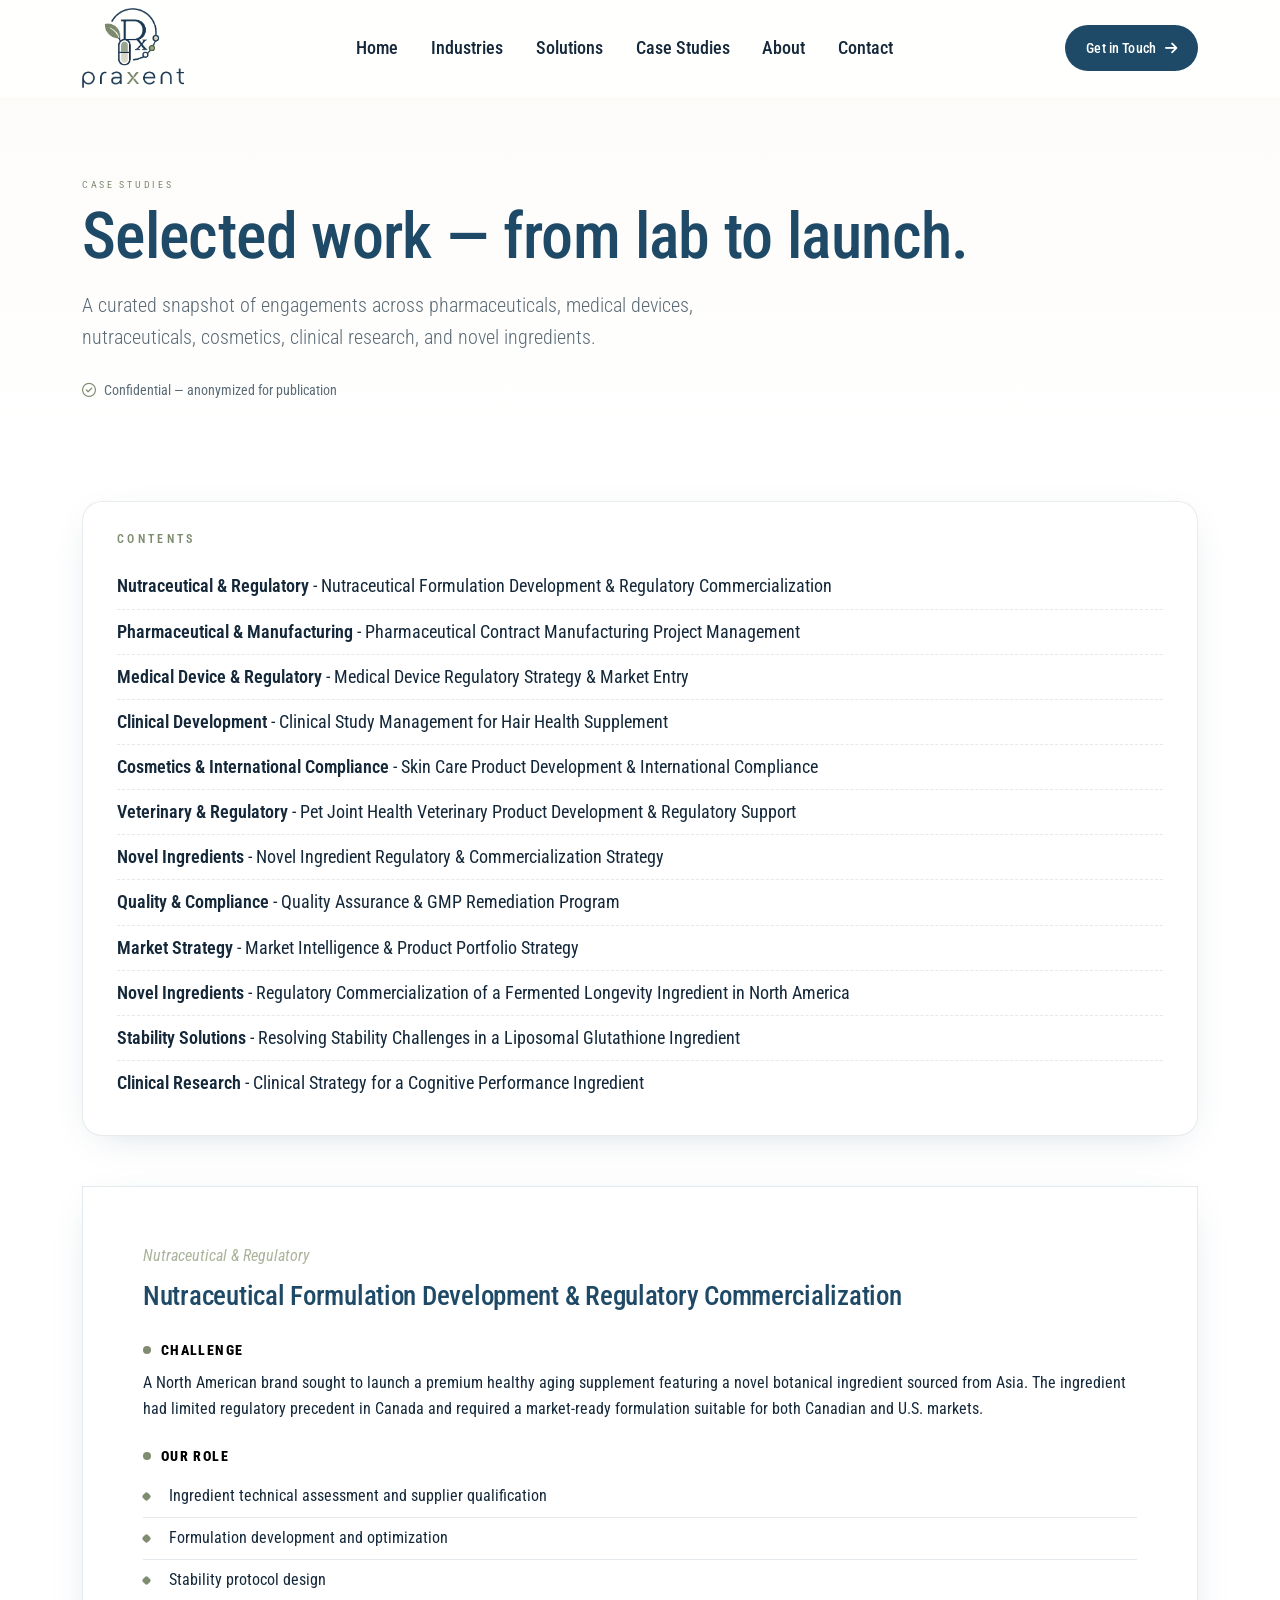
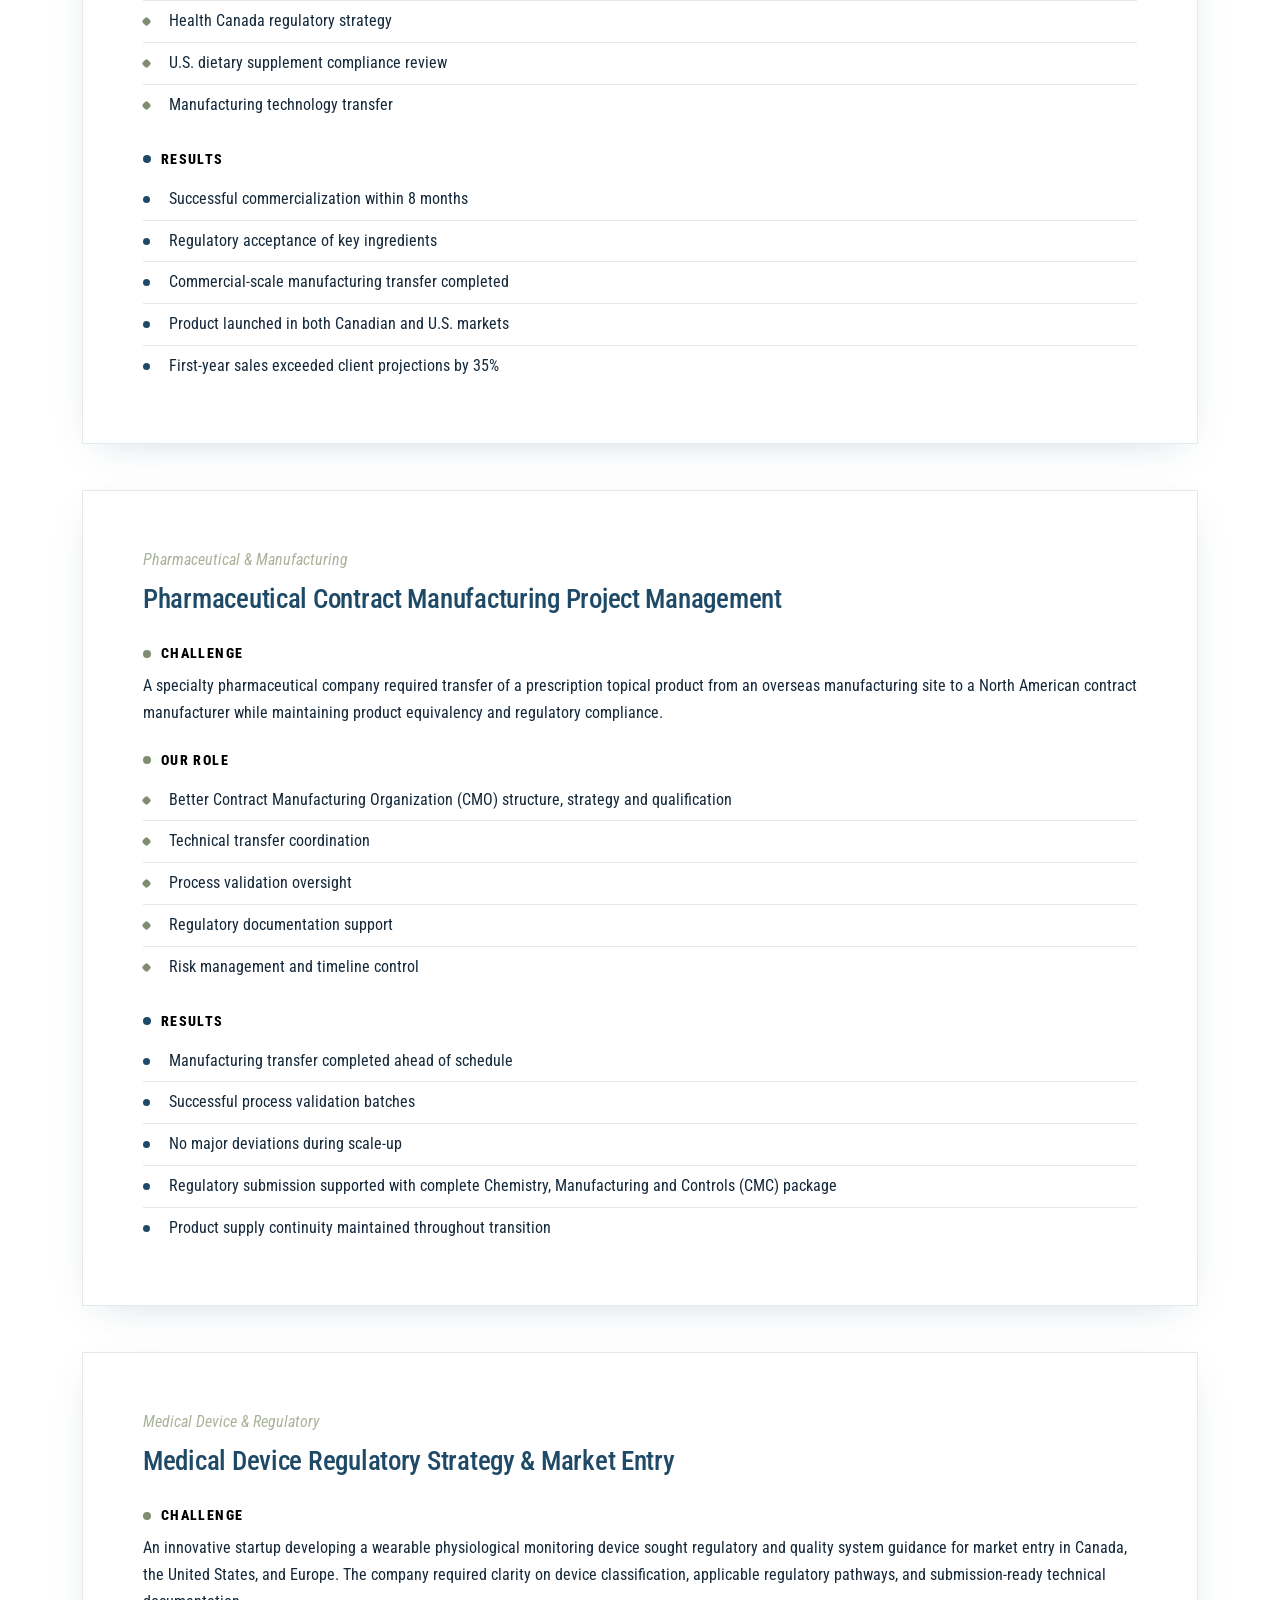
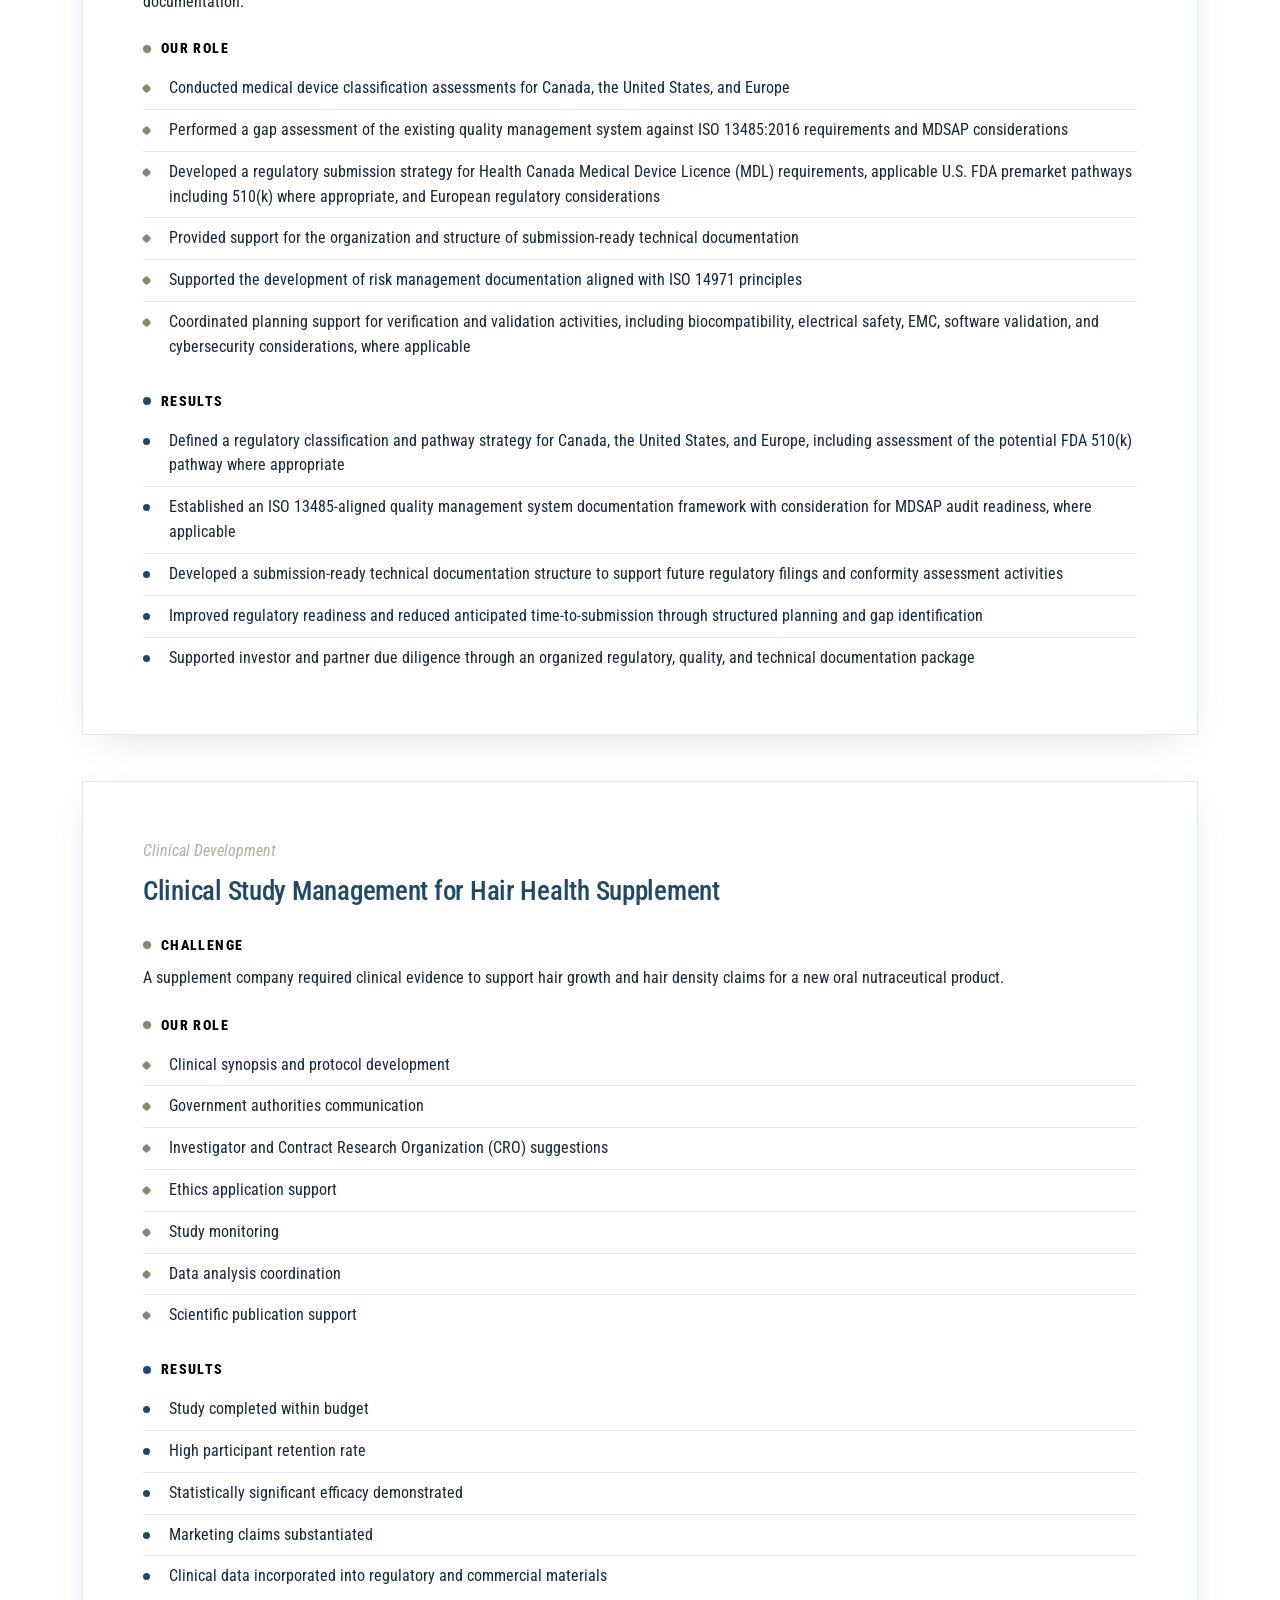
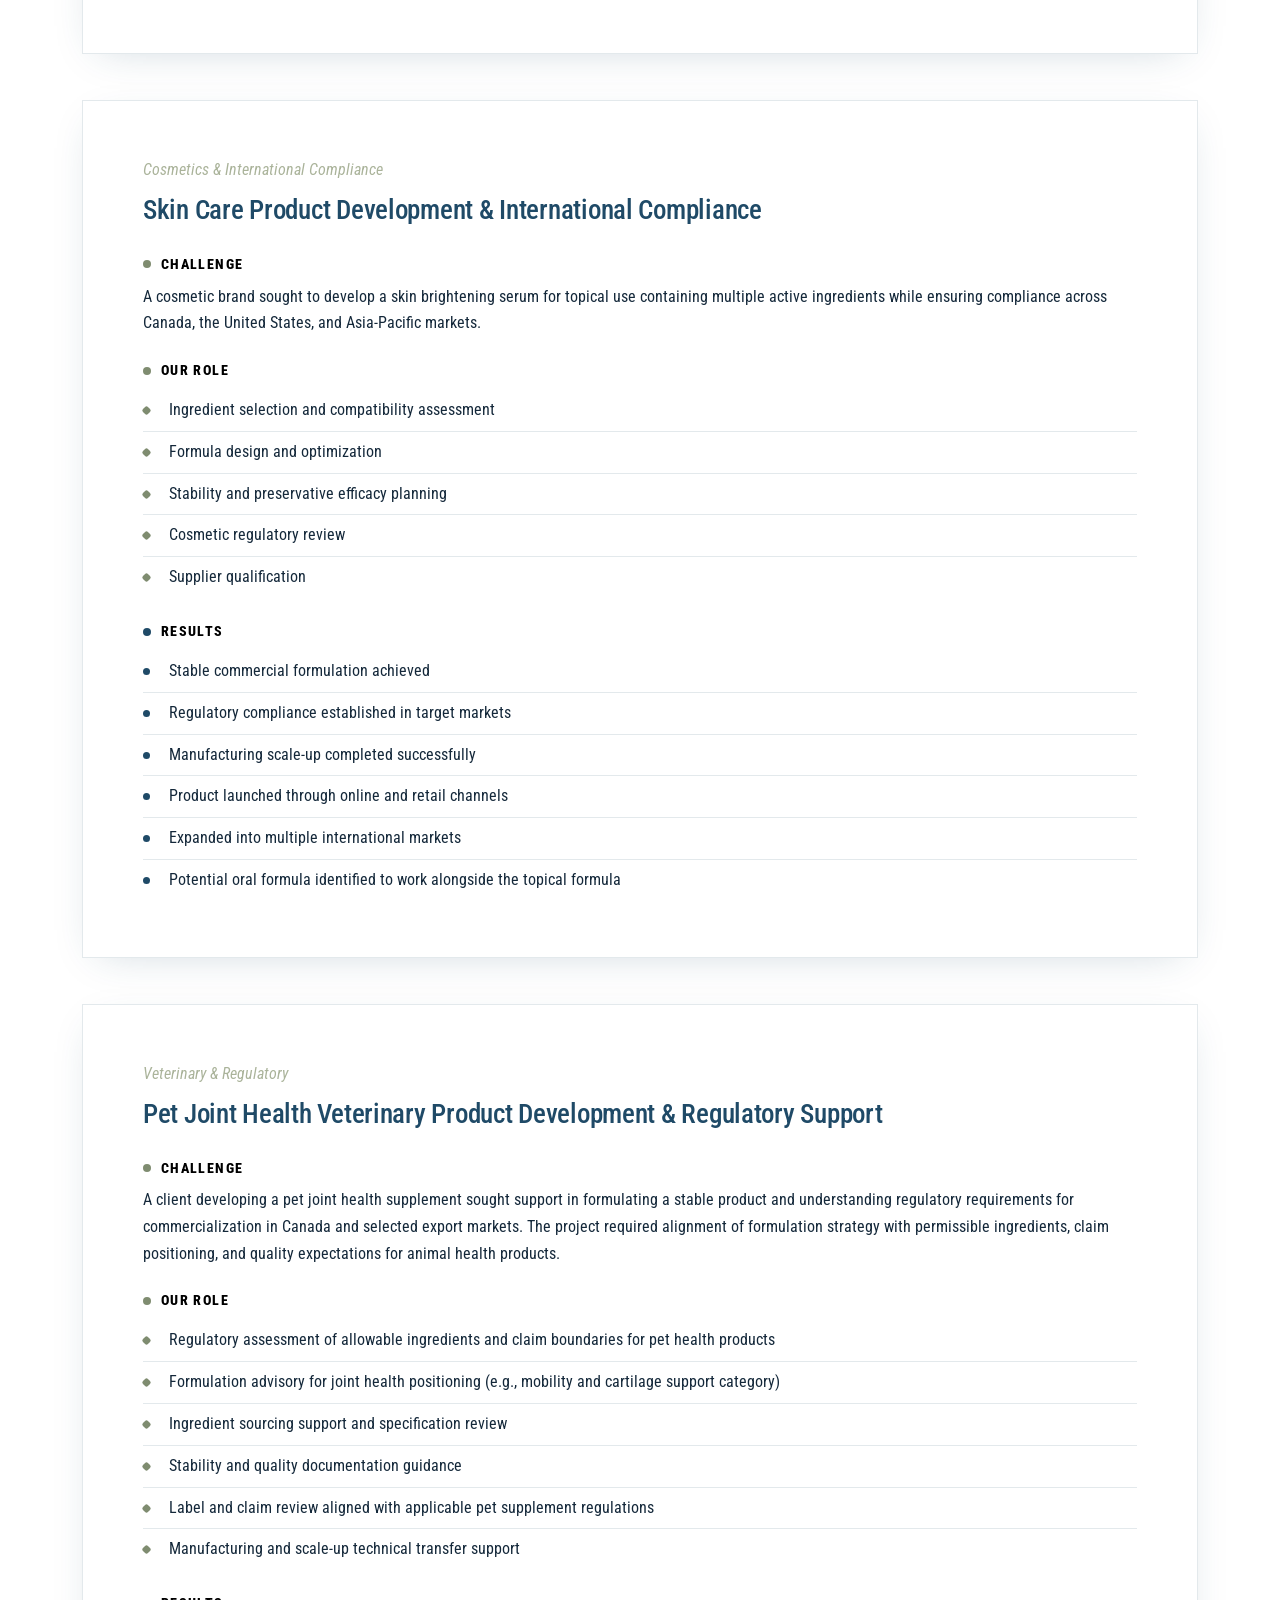
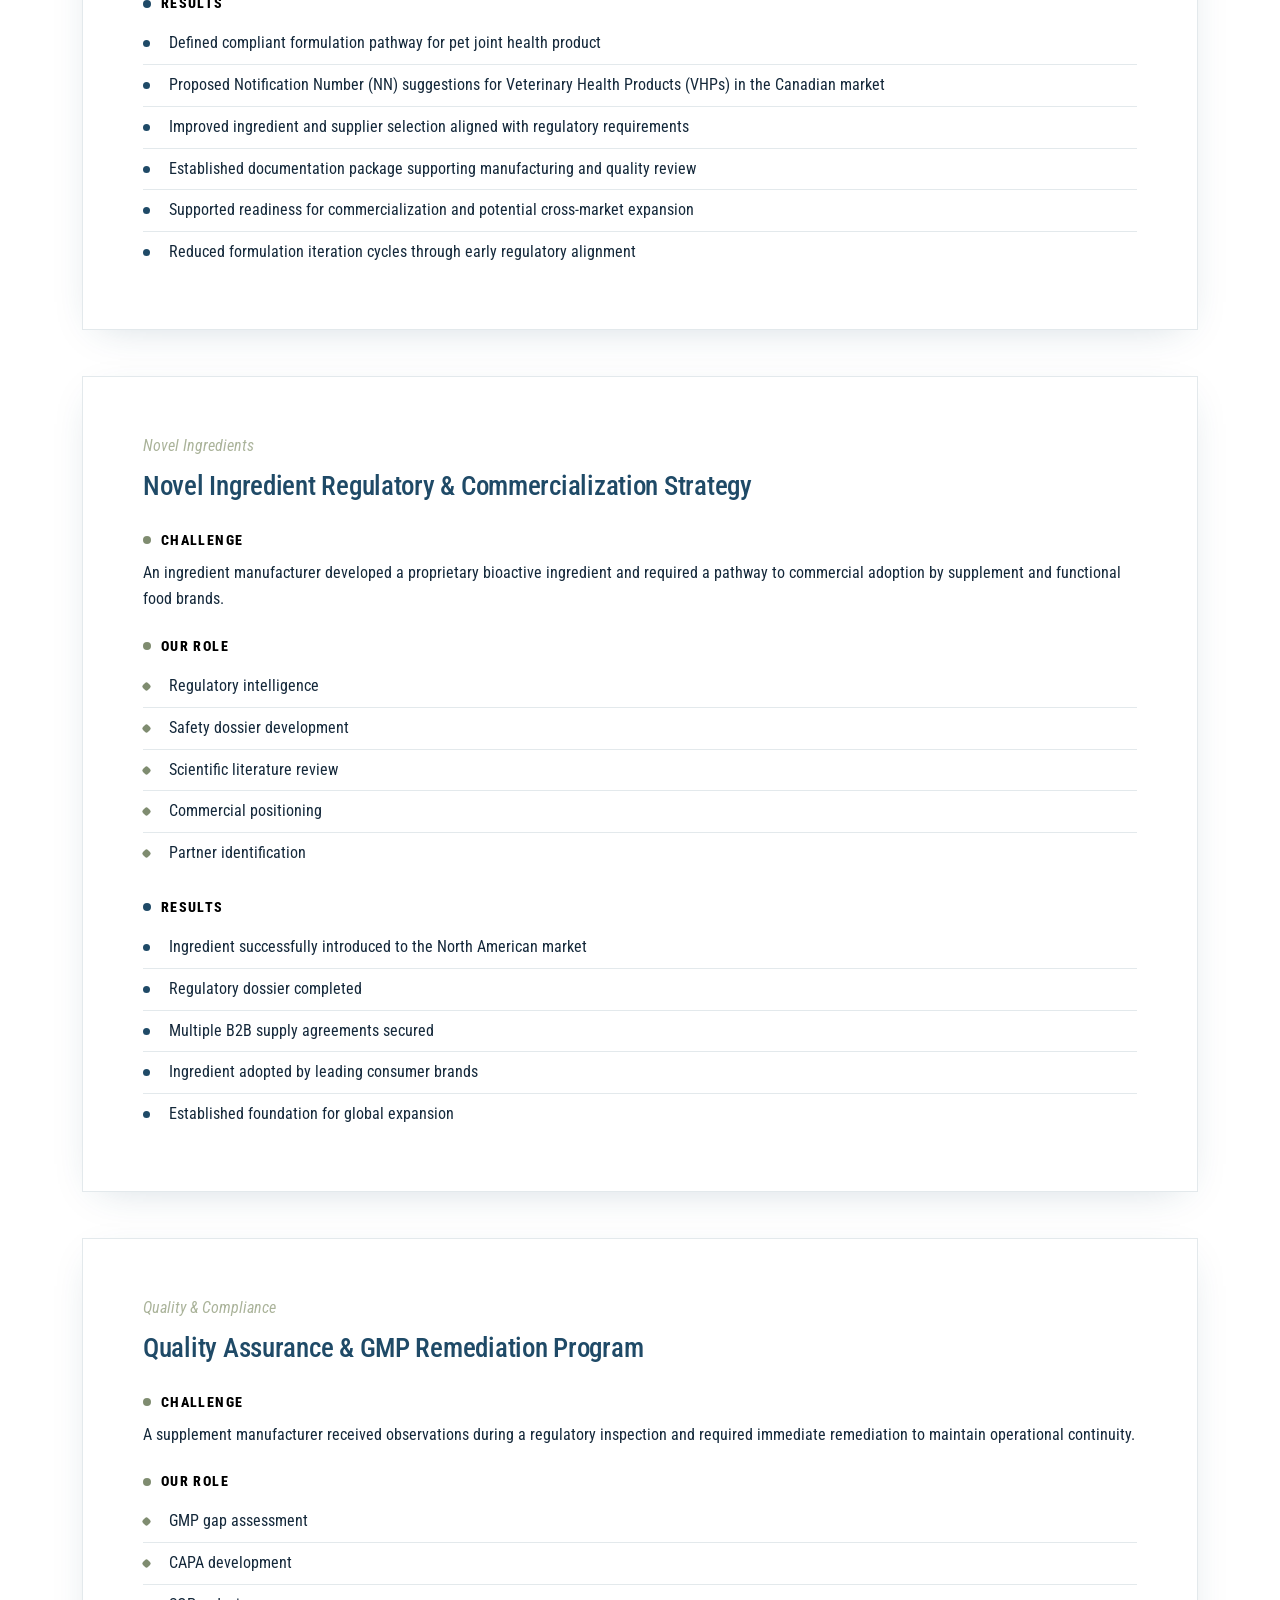
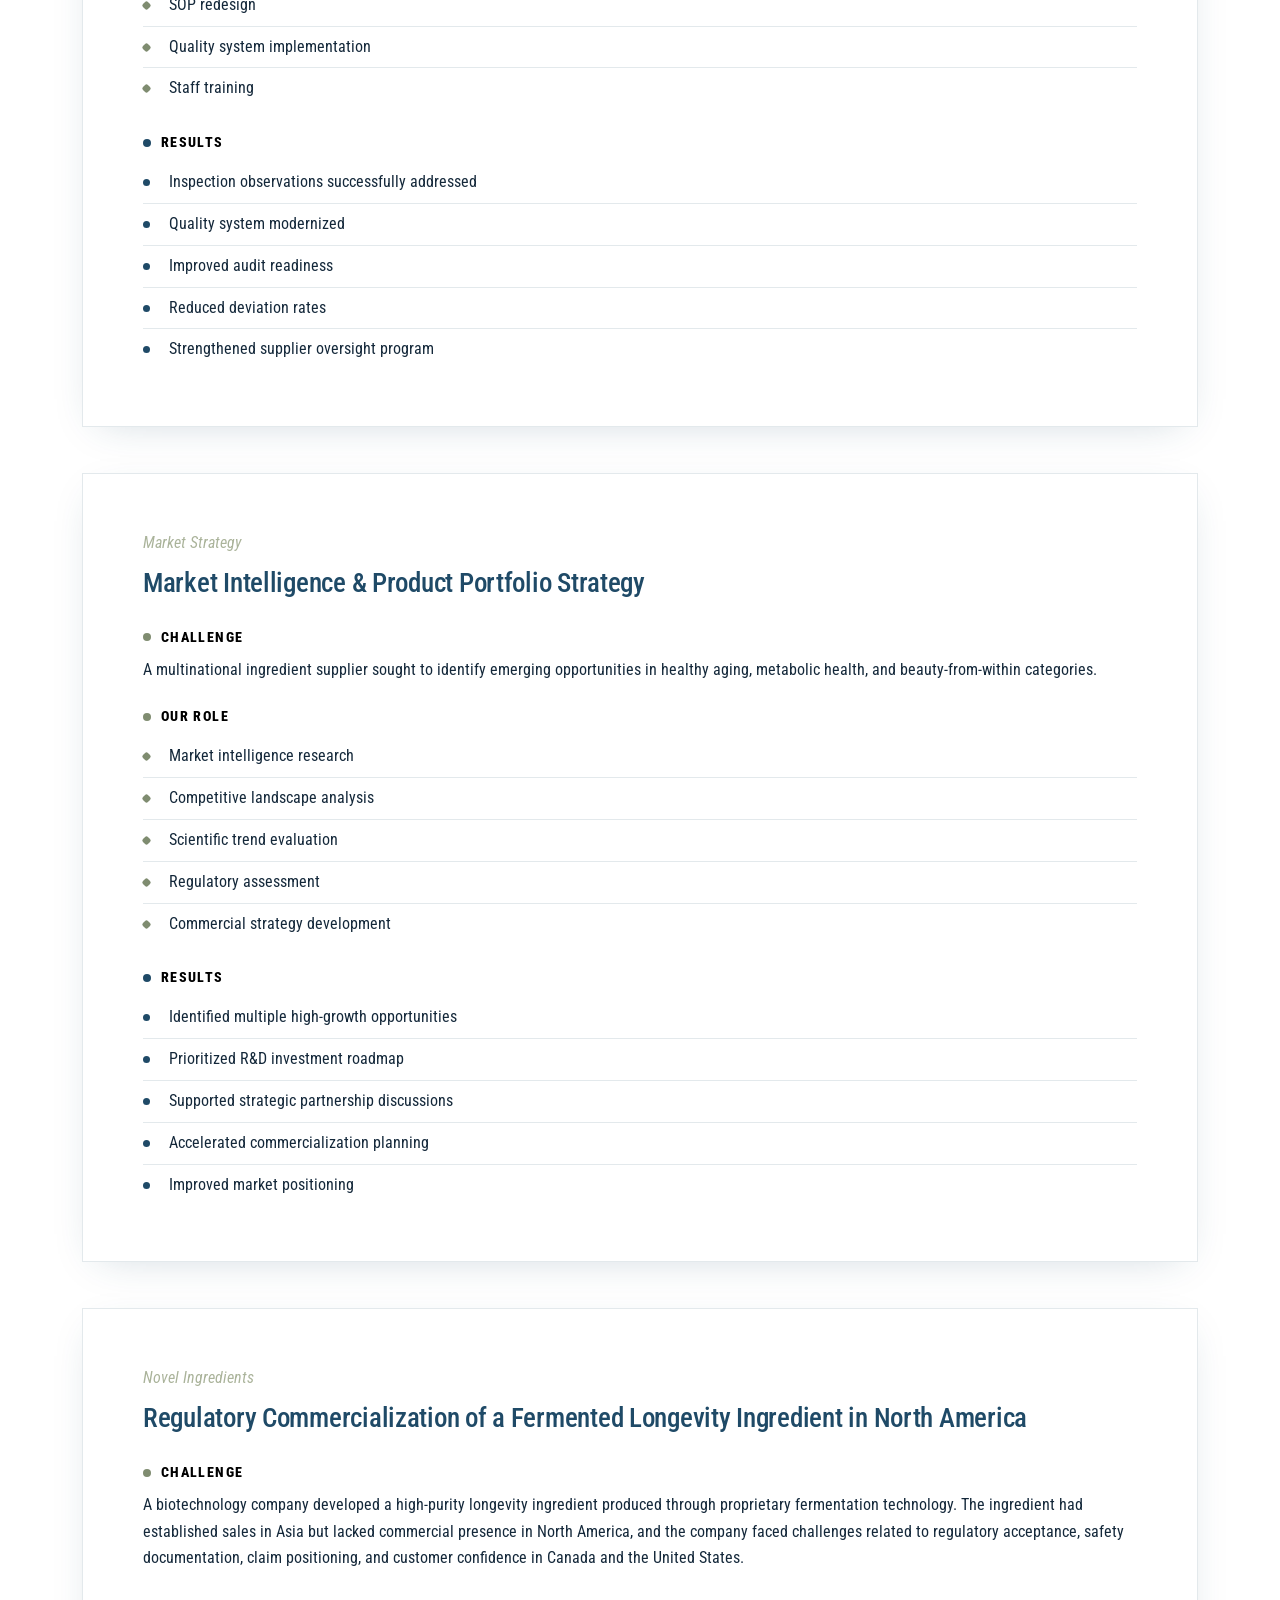
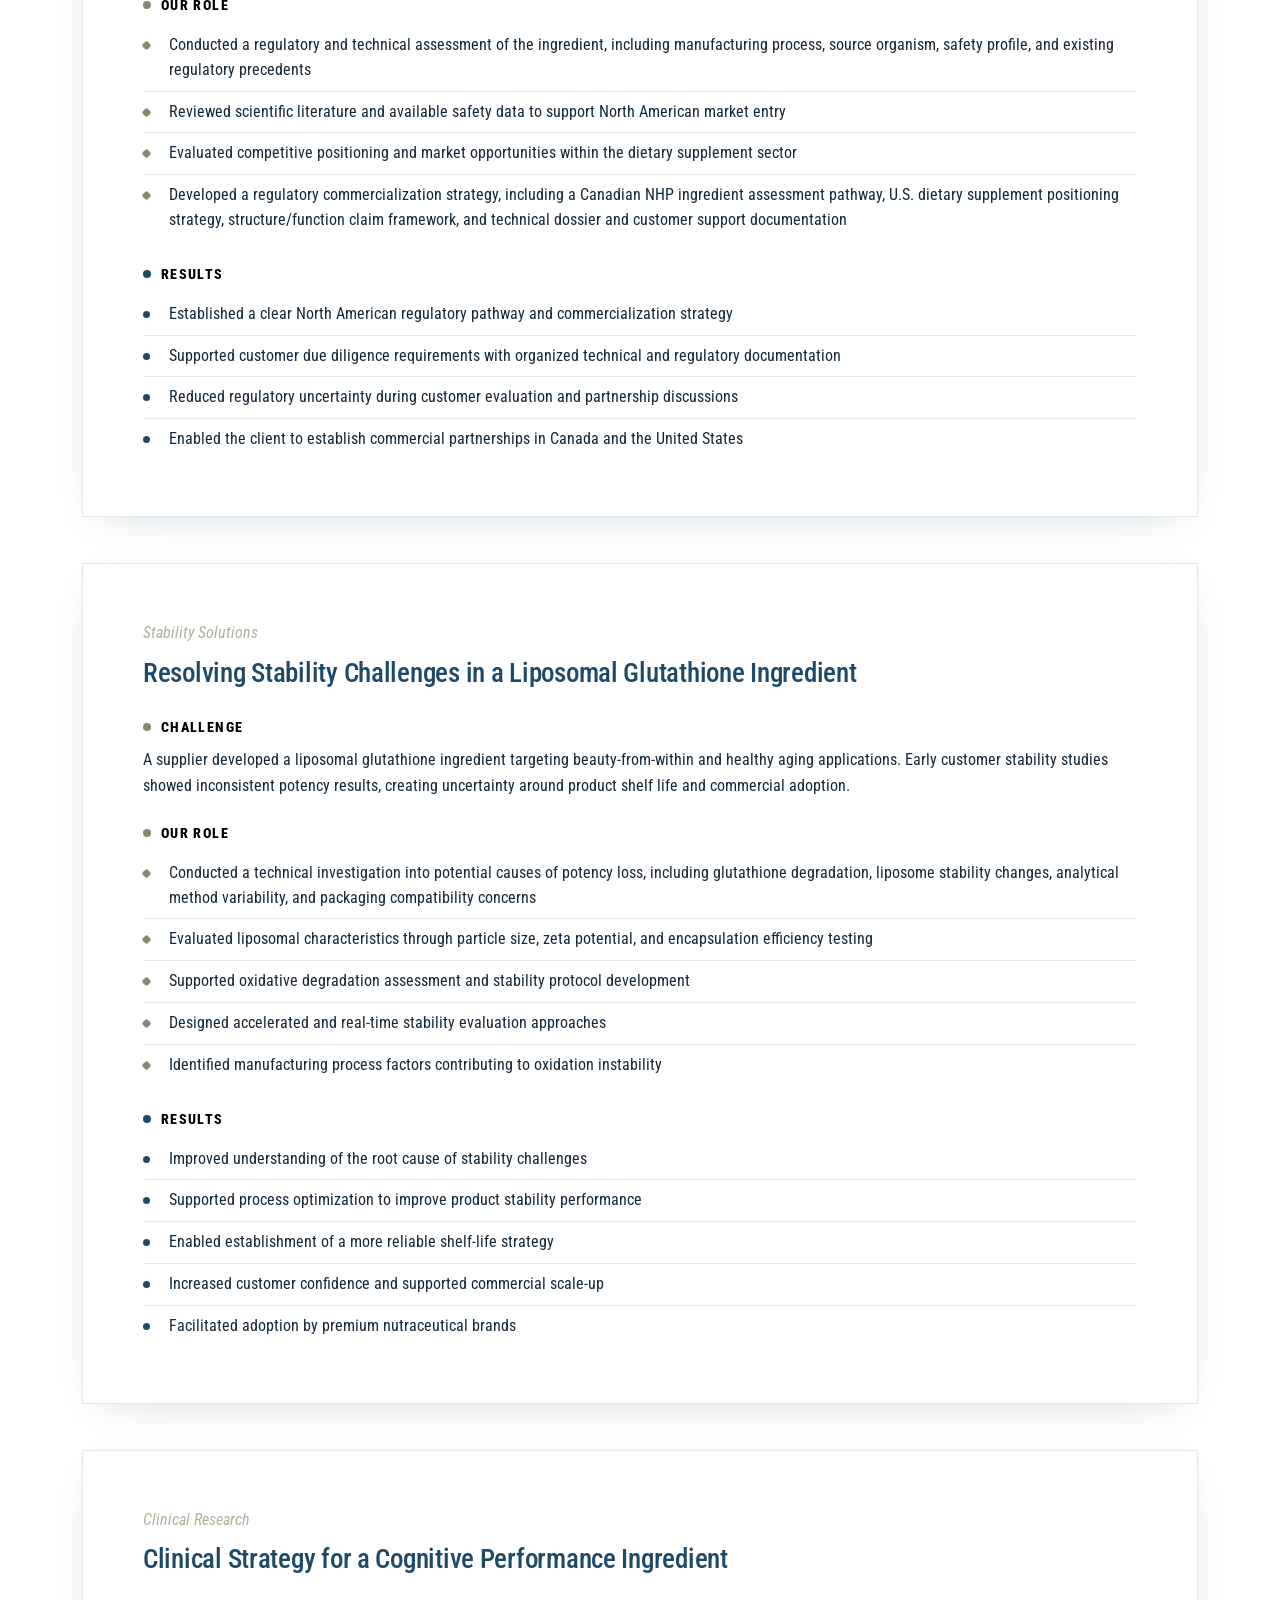
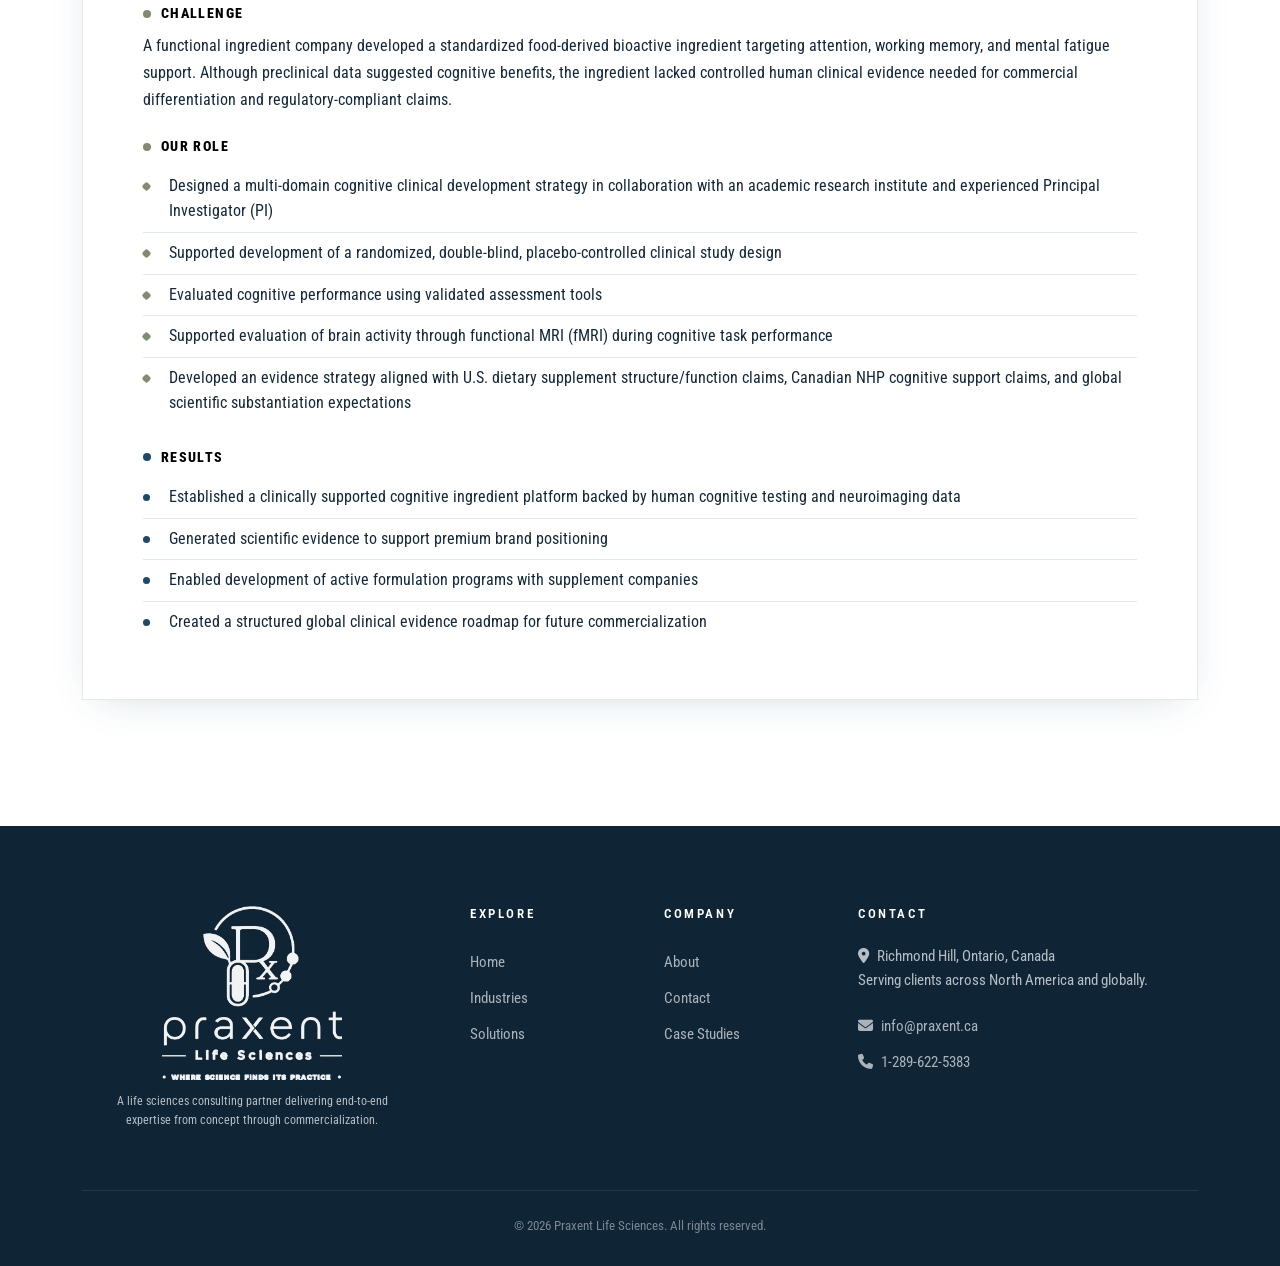
==== commit 93766afb: "fix the color" ====
--- a/case-studies.html
+++ b/case-studies.html
@@ -27,7 +27,7 @@
  <!------------------------------ Navbar -------------------------->
 <nav id="px-nav" class="px-nav">
   <div class="container d-flex align-items-center justify-content-between py-2">
-    <a class="navbar-brand d-flex align-items-center" href="index.html#hero">
+    <a class="navbar-brand d-flex align-items-center" href="index.html">
       <img src="assets/logo.png" alt="Praxent Life Sciences" />
     </a>
      <!------------ desktop Navbar item-------->
@@ -78,7 +78,6 @@
         engagements across pharmaceuticals, medical devices, nutraceuticals, cosmetics, clinical research, and novel
         ingredients.</p>
       <div class="cs-meta reveal delay-3">
-        <span><i class="fa-regular fa-folder-open"></i> 6 engagements</span>
         <span><i class="fa-regular fa-circle-check"></i> Confidential — anonymized for publication</span>
       </div>
     </div>
@@ -97,28 +96,24 @@
     <div class="container cs-doc">
           <div class="cs-toc">
             <h6>Contents</h6>
-            <div class="row">
-              <div class="col-md-6">
                <ol>
-              <li class="reveal delay-1"><a href="#case-1"><span class="toc-title fw-semibold">Nutraceutical &amp; Regulatory</span></a></li>
-              <li class="reveal delay-2"><a href="#case-2"><span class="toc-title fw-semibold">Pharmaceutical & Manufacturing</span></a></li>
-              <li class="reveal delay-3"><a href="#case-3"><span class="toc-title fw-semibold">Medical Device & Regulatory</span></a></li>
-              <li class="reveal delay-1"><a href="#case-4"><span class="toc-title fw-semibold">Clinical Development</span></a></li>
-              <li class="reveal delay-2"><a href="#case-5"><span class="toc-title fw-semibold">Cosmetics & International Compliance</span></a></li>
-              <li class="reveal delay-3"><a href="#case-6"><span class="toc-title fw-semibold border-dotted-bottom">Veterinary & Regulatory</span></a></li>
+              <li class="reveal delay-1"><a href="#case-1"><span class="toc-title fw-semibold">Nutraceutical &amp; Regulatory</span> - Nutraceutical Formulation Development & Regulatory Commercialization</a></li>
+              <li class="reveal delay-2"><a href="#case-2"><span class="toc-title fw-semibold">Pharmaceutical & Manufacturing</span> - Pharmaceutical Contract Manufacturing Project Management</a></li>
+              <li class="reveal delay-3"><a href="#case-3"><span class="toc-title fw-semibold">Medical Device & Regulatory</span> - Medical Device Regulatory Strategy & Market Entry</a></li>
+              <li class="reveal delay-1"><a href="#case-4"><span class="toc-title fw-semibold">Clinical Development</span> - Clinical Study Management for Hair Health Supplement</a></li>
+              <li class="reveal delay-2"><a href="#case-5"><span class="toc-title fw-semibold">Cosmetics & International Compliance</span> - Skin Care Product Development & International Compliance</a></li>
+              <li class="reveal delay-3"><a href="#case-6"><span class="toc-title fw-semibold">Veterinary & Regulatory</span> - Pet Joint Health Veterinary Product Development & Regulatory Support</a></li>
+
+             <li class="reveal delay-1"><a href="#case-7"><span class="toc-title fw-semibold">Novel Ingredients</span> - Novel Ingredient Regulatory & Commercialization Strategy</a></li>
+              <li class="reveal delay-2"><a href="#case-8"><span class="toc-title fw-semibold">Quality & Compliance</span> - Quality Assurance & GMP Remediation Program</a></li>
+              <li class="reveal delay-3"><a href="#case-9"><span class="toc-title fw-semibold">Market Strategy</span> - Market Intelligence & Product Portfolio Strategy</a></li>
+              <li class="reveal delay-1"><a href="#case-10"><span class="toc-title fw-semibold">Novel Ingredients</span> - Regulatory Commercialization of a Fermented Longevity Ingredient in North America</a></li>
+              <li class="reveal delay-2"><a href="#case-11"><span class="toc-title fw-semibold">Stability Solutions</span> - Resolving Stability Challenges in a Liposomal Glutathione Ingredient</a></li>
+              <li class="reveal delay-3"><a href="#case-12"><span class="toc-title fw-semibold">Clinical Research</span> - Clinical Strategy for a Cognitive Performance Ingredient</a></li>
+
               </ol>
-              </div>
-              <div class="col-md-6">
-            <ol>
-             <li class="reveal delay-1"><a href="#case-7"><span class="toc-title fw-semibold">Novel Ingredients</span></a></li>
-              <li class="reveal delay-2"><a href="#case-8"><span class="toc-title fw-semibold">Quality & Compliance</span></a></li>
-              <li class="reveal delay-3"><a href="#case-9"><span class="toc-title fw-semibold">Market Strategy</span></a></li>
-              <li class="reveal delay-1"><a href="#case-10"><span class="toc-title fw-semibold">Novel Ingredients</span></a></li>
-              <li class="reveal delay-2"><a href="#case-11"><span class="toc-title fw-semibold">Stability Solutions</span></a></li>
-              <li class="reveal delay-3"><a href="#case-12"><span class="toc-title fw-semibold">Clinical Research</span></a></li>
-            </ol>
-              </div>
-            </div>
+              
+            
           </div>
 
 
@@ -560,22 +555,22 @@
 <footer class="footer">
   <div class="container">
     <div class="row g-5">
-      <div class="col-lg-4 brand-block">
-        <img src="assets/logo.png" alt="Praxent Life Sciences" />
-        <p>A life sciences consulting partner delivering end-to-end expertise from concept through commercialization.</p>
+      <div class="col-lg-4 brand-block text-center">
+        <img src="assets/footer-logo.png" alt="Praxent Life Sciences" />
+        <p class="text-center">A life sciences consulting partner delivering end-to-end expertise from concept through commercialization.</p>
       </div>
       <div class="col-6 col-lg-2">
         <h6>Explore</h6>
-        <a href="index.html#hero">Home</a>
-        <a href="index.html#industries">Industries</a>
-        <a href="index.html#solutions">Solutions</a>
-        <a href="case-studies.html">Case Studies</a>
+        <a href="#hero">Home</a>
+        <a href="#industries">Industries</a>
+        <a href="#solutions">Solutions</a>
+        
       </div>
       <div class="col-6 col-lg-2">
         <h6>Company</h6>
-        <a href="index.html#about">About</a>
-        <a href="index.html#why">Why Praxent</a>
-        <a href="index.html#contact">Contact</a>
+        <a href="#about">About</a>
+        <a href="#contact">Contact</a>
+        <a href="case-studies.html">Case Studies</a>
       </div>
       <div class="col-lg-4">
         <h6>Contact</h6>
--- a/styles.css
+++ b/styles.css
@@ -5,6 +5,7 @@
   --navy-deep: #16344a;
   --sage: #7f8c70;
   --olive: #aab39a;
+  --black: #000;
   --beige: #e7dfc9;
   --beige-soft: #f9f6f07d;
   --ink: #14283a;
@@ -674,6 +675,28 @@
   color: #0f172a;
 }
 
+/* Top Timeline (Black) */
+.traditional-row .timeline-item::after {
+  background-color: #1f2937; /* black/dark */
+}
+
+/* Bottom Timeline (Green) */
+.praxent-row .timeline-item::after {
+  background-color: #8AA66A;
+}
+
+/* Top icons */
+.traditional-row .icon-dark {
+  border: 2px solid #1f2937;
+}
+
+/* Bottom icons */
+.praxent-row .icon-dark {
+  border: 2px solid #8AA66A;
+}
+
+
+
 @media (min-width: 992px) {
   .timeline-row {
     flex-direction: row;
@@ -761,6 +784,60 @@
   color: #fff;
   box-shadow: none;
 }
+
+
+
+
+
+
+
+.form-label{
+    color:#fff;
+    font-weight:600;
+    margin-bottom:8px;
+}
+
+.required{
+    color:#ff5b3d;
+}
+
+.required-msg{
+
+    display:none;
+
+    color:#ff5b3d;
+
+    font-size:14px;
+
+    font-weight:500;
+
+    margin-top:6px;
+
+}
+
+.form-control.error{
+
+    border-color:#ff5b3d !important;
+
+}
+
+.form-control.error:focus{
+
+    border-color:#ff5b3d !important;
+
+    box-shadow:none;
+
+}
+
+
+
+
+
+
+
+
+
+
 
 .contact-info-item {
   display: flex;
@@ -838,14 +915,15 @@
 }
 
 .footer .brand-block img {
-  height: 100px;
-  margin-bottom: 18px;
+  width:180px;
+  margin-bottom: 12px;
   filter: brightness(0) invert(1) opacity(0.95);
 }
 
 .footer .brand-block p {
-  font-size: 0.92rem;
-  max-width: 320px;
+  font-size: 12px;
+  max-width: 280px;
+  margin:0 auto;
 }
 
 .footer .bottom {
@@ -931,20 +1009,23 @@
   list-style: none;
   padding: 0;
   margin: 0;
+  
+}
+.cs-toc ol li {
+  padding: 8px 0px;
 }
 
 .cs-toc li + li {
   border-top: 1px dashed rgba(31, 74, 103, 0.12);
+  
 }
 
 .cs-toc a {
-  display: flex;
-  align-items: center;
   gap: 14px;
   padding: 5px 0;
   color: var(--ink);
   text-decoration: none;
-  font-size: 1rem;
+  font-size: 1.1rem;
   transition: color 0.2s ease;
 }
 
@@ -1184,9 +1265,6 @@
 }
 .border-dotted-bottom {
     border-bottom: 1px dotted var(--border);
-}
-.footer .brand-block img {
-  height: 80px;
 }
 }
 
